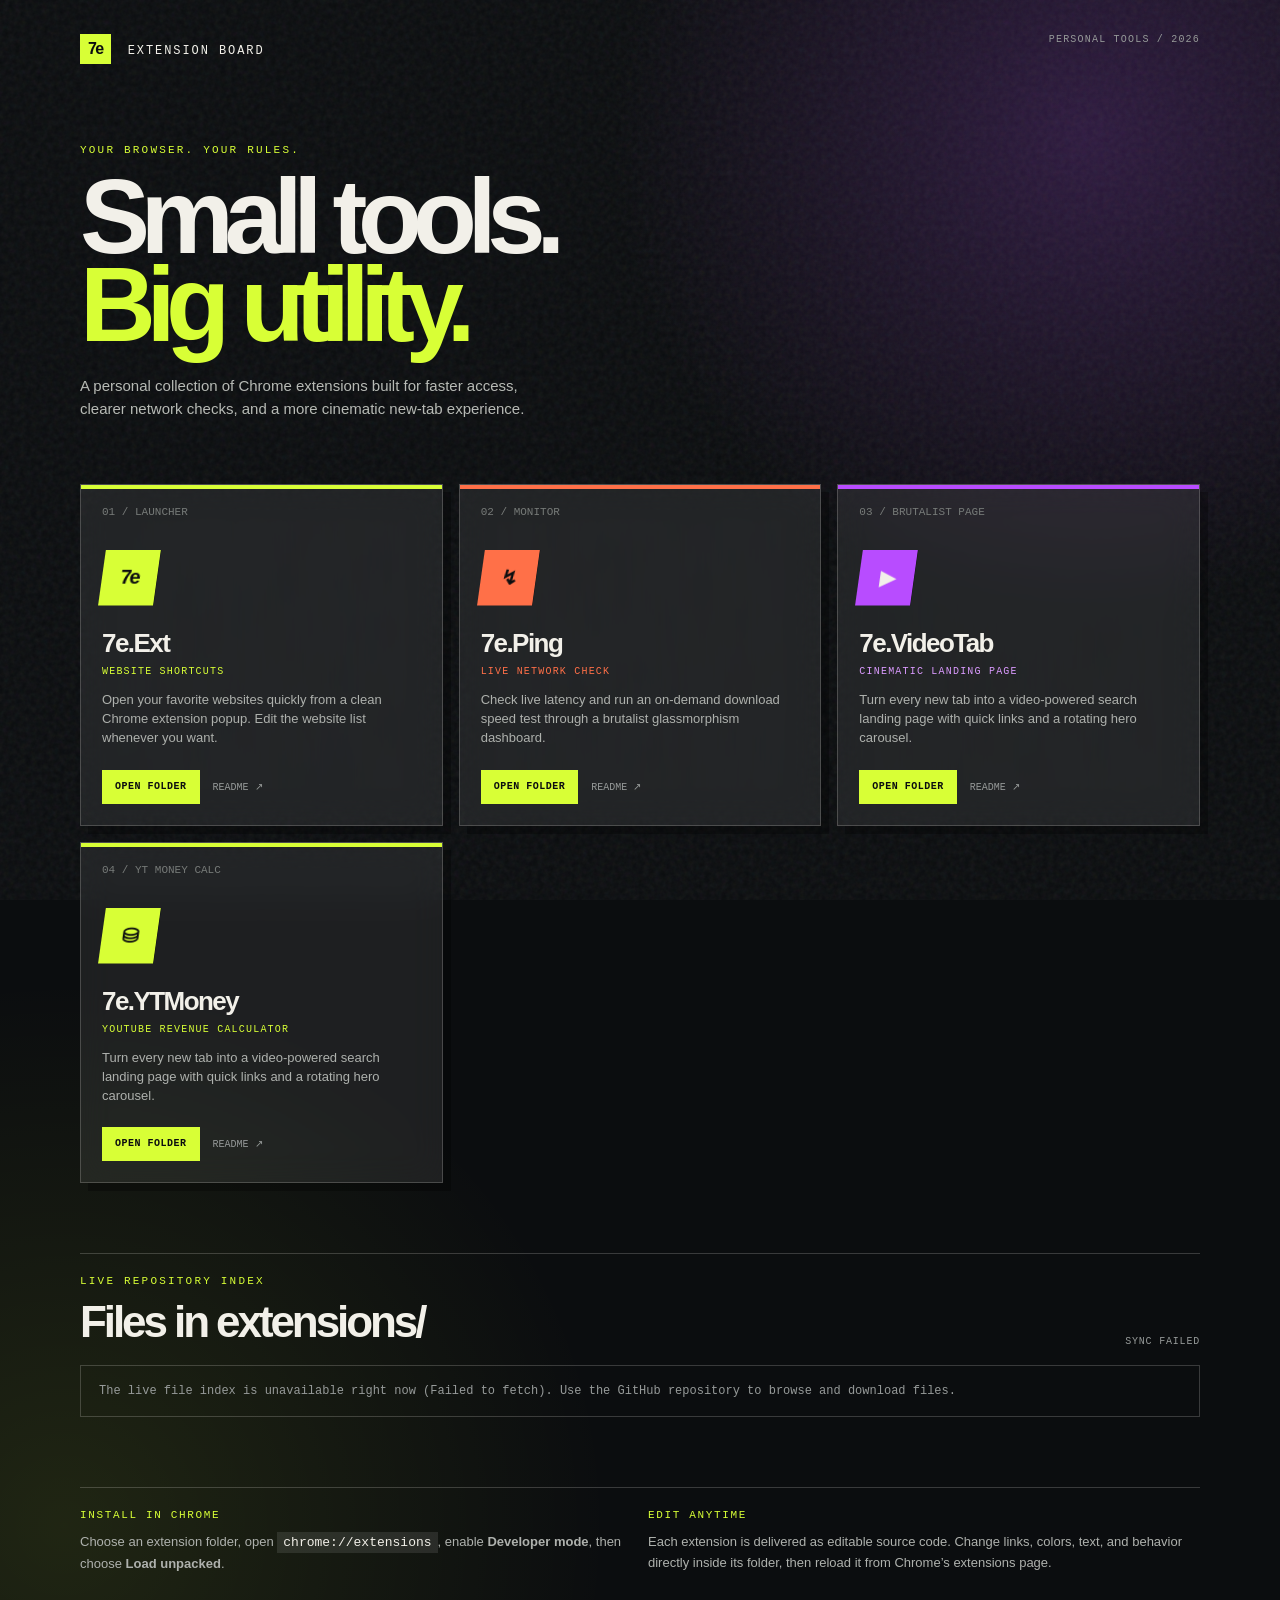
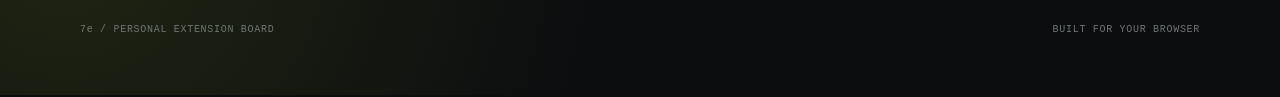
==== index.html @ e95d36d9 "Add live extension file catalog" ====
<!doctype html>
<html lang="en">
<head>
  <meta charset="UTF-8">
  <meta name="viewport" content="width=device-width, initial-scale=1.0">
  <title>7e.Extensions</title>
  <style>
    :root { --bg:#0b0d0f; --paper:#f2f0e9; --muted:#969a99; --line:rgba(242,240,233,.2); --glass:rgba(255,255,255,.08); --acid:#d8ff36; --purple:#b84cff; --orange:#ff7048; }
    * { box-sizing:border-box; }
    html { scroll-behavior:smooth; }
    body { margin:0; min-height:100vh; overflow-x:hidden; color:var(--paper); background:radial-gradient(circle at 85% 8%,rgba(184,76,255,.2),transparent 25%),radial-gradient(circle at 5% 90%,rgba(216,255,54,.1),transparent 28%),var(--bg); font-family:Arial,Helvetica,sans-serif; user-select:none; -webkit-user-select:none; }
    body::before { position:fixed; inset:0; z-index:-1; pointer-events:none; content:""; opacity:.07; background-image:url("data:image/svg+xml,%3Csvg viewBox='0 0 180 180' xmlns='http://www.w3.org/2000/svg'%3E%3Cfilter id='n'%3E%3CfeTurbulence type='fractalNoise' baseFrequency='.9' numOctaves='3' stitchTiles='stitch'/%3E%3C/filter%3E%3Crect width='100%25' height='100%25' filter='url(%23n)'/%3E%3C/svg%3E"); }
    .page { width:min(1120px,calc(100% - 44px)); margin:0 auto; padding:34px 0 60px; }
    .topbar { display:flex; align-items:flex-start; justify-content:space-between; gap:20px; margin-bottom:80px; }
    .brand { color:var(--paper); font:12px monospace; letter-spacing:.16em; }.brand strong { display:inline-block; margin-right:8px; padding:6px 8px; color:#0b0d0f; background:var(--acid); font:800 16px Arial; letter-spacing:-.1em; }.edition { color:var(--muted); font:10px monospace; letter-spacing:.12em; }
    .hero { max-width:800px; margin-bottom:64px; }.eyebrow { margin:0 0 17px; color:var(--acid); font:11px monospace; letter-spacing:.2em; }h1 { margin:0; font-size:clamp(50px,9vw,105px); line-height:.84; letter-spacing:-.09em; }h1 em { color:var(--acid); font-style:normal; }.intro { max-width:480px; margin:26px 0 0; color:#b7bab5; font-size:15px; line-height:1.5; }
    .extension-grid { display:grid; grid-template-columns:repeat(3,1fr); gap:16px; }.card { position:relative; display:flex; min-height:330px; flex-direction:column; padding:21px; border:1px solid var(--line); background:var(--glass); box-shadow:8px 8px 0 rgba(0,0,0,.28); backdrop-filter:blur(16px); -webkit-backdrop-filter:blur(16px); transition:transform .2s ease,background .2s ease; }.card:hover { background:rgba(255,255,255,.13); transform:translate(-3px,-3px); }.card::before { position:absolute; top:0; left:0; width:100%; height:4px; content:""; background:var(--acid); }.card.ping::before { background:var(--orange); }.card.video::before { background:var(--purple); }.number { color:#777b79; font:11px monospace; }.icon { display:grid; width:55px; height:55px; place-items:center; margin:32px 0 23px; color:#0b0d0f; background:var(--acid); font-size:20px; font-weight:900; letter-spacing:-.1em; transform:skew(-8deg); }.ping .icon { background:var(--orange); }.video .icon { color:var(--paper); background:var(--purple); }h2 { margin:0; font-size:26px; letter-spacing:-.06em; }.tag { margin:7px 0 14px; color:var(--acid); font:10px monospace; letter-spacing:.12em; }.ping .tag { color:var(--orange); }.video .tag { color:#db9bff; }.description { margin:0; color:#aeb1ad; font-size:13px; line-height:1.45; }.card-footer { display:flex; gap:8px; margin-top:auto; padding-top:22px; }a.button { display:inline-block; padding:11px 13px; color:#0b0d0f; background:var(--acid); text-decoration:none; font:700 10px monospace; letter-spacing:.05em; }a.button:hover { background:var(--paper); }a.folder { padding:11px 5px; color:var(--muted); font:10px monospace; text-decoration:none; }a.folder:hover { color:var(--paper); }
    .setup { display:grid; grid-template-columns:1fr 1fr; gap:16px; margin-top:70px; padding-top:21px; border-top:1px solid var(--line); }.setup h3 { margin:0 0 11px; color:var(--acid); font:11px monospace; letter-spacing:.15em; }.setup p { margin:0; color:#aeb1ad; font-size:13px; line-height:1.55; }.setup code { padding:3px 6px; color:var(--paper); background:rgba(255,255,255,.1); font-family:monospace; }.footer { display:flex; justify-content:space-between; margin-top:50px; color:#707572; font:10px monospace; letter-spacing:.07em; }
    @media (max-width:800px) { .extension-grid { grid-template-columns:1fr; }.card { min-height:250px; }.setup { grid-template-columns:1fr; }.topbar { margin-bottom:55px; } } @media (max-width:480px) { .page { width:min(100% - 30px,1120px); padding-top:22px; }.edition { display:none; } }

    .file-browser { margin-top:70px; padding-top:21px; border-top:1px solid var(--line); }
    .file-browser-head { display:flex; align-items:flex-end; justify-content:space-between; gap:20px; margin-bottom:18px; }
    .file-browser-head h2 { margin:0; font-size:clamp(28px,4vw,44px); letter-spacing:-.07em; }
    .file-browser-head .eyebrow { margin:0 0 10px; }
    .file-status { color:var(--muted); font:10px monospace; letter-spacing:.08em; text-align:right; }
    .file-catalog { display:grid; grid-template-columns:repeat(3,1fr); gap:16px; }
    .file-group { padding:18px; border:1px solid var(--line); background:rgba(255,255,255,.045); }
    .file-group h3 { margin:0 0 14px; color:var(--paper); font:700 15px monospace; letter-spacing:.04em; }
    .file-row { display:flex; align-items:center; justify-content:space-between; gap:14px; padding:11px 0; border-top:1px solid rgba(242,240,233,.12); }
    .file-row:first-of-type { border-top:0; }
    .file-name { min-width:0; color:#b7bab5; font:11px monospace; overflow:hidden; text-overflow:ellipsis; white-space:nowrap; }
    .file-size { display:block; margin-top:4px; color:#707572; font-size:10px; }
    .file-download { flex:0 0 auto; padding:9px 10px; color:#0b0d0f; background:var(--acid); text-decoration:none; font:700 10px monospace; letter-spacing:.05em; }
    .file-download:hover { background:var(--paper); }
    .file-message { grid-column:1/-1; padding:18px; color:var(--muted); border:1px solid var(--line); font:12px monospace; }
    @media (max-width:900px) { .file-catalog { grid-template-columns:repeat(2,1fr); } }
    @media (max-width:600px) { .file-browser-head { align-items:flex-start; flex-direction:column; }.file-status { text-align:left; }.file-catalog { grid-template-columns:1fr; } }
  </style>
</head>
<body>
  <main class="page">
    <header class="topbar"><div class="brand"><strong>7e</strong> EXTENSION BOARD</div><div class="edition">PERSONAL TOOLS / 2026</div></header>
    <section class="hero"><p class="eyebrow">YOUR BROWSER. YOUR RULES.</p><h1>Small tools.<br><em>Big utility.</em></h1><p class="intro">A personal collection of Chrome extensions built for faster access, clearer network checks, and a more cinematic new-tab experience.</p></section>
    <section class="extension-grid" aria-label="My Chrome extensions">
      <article class="card launcher"><span class="number">01 / LAUNCHER</span><div class="icon">7e</div><h2>7e.Ext</h2><p class="tag">WEBSITE SHORTCUTS</p><p class="description">Open your favorite websites quickly from a clean Chrome extension popup. Edit the website list whenever you want.</p><div class="card-footer"><a class="button" href="https://github.com/7edhee/7e.Extensions/tree/main/extensions/7e.Ext">OPEN FOLDER</a><a class="folder" href="https://github.com/7edhee/7e.Extensions/tree/main/extensions/7e.Ext">README ↗</a></div></article>
      <article class="card ping"><span class="number">02 / MONITOR</span><div class="icon">↯</div><h2>7e.Ping</h2><p class="tag">LIVE NETWORK CHECK</p><p class="description">Check live latency and run an on-demand download speed test through a brutalist glassmorphism dashboard.</p><div class="card-footer"><a class="button" href="https://github.com/7edhee/7e.Extensions/tree/main/extensions/7e.Ping">OPEN FOLDER</a><a class="folder" href="https://github.com/7edhee/7e.Extensions/blob/main/extensions/7e.Ping/README.md">README ↗</a></div></article>
      <article class="card video"><span class="number">03 / BRUTALIST PAGE</span><div class="icon">▶</div><h2>7e.VideoTab</h2><p class="tag">CINEMATIC LANDING PAGE</p><p class="description">Turn every new tab into a video-powered search landing page with quick links and a rotating hero carousel.</p><div class="card-footer"><a class="button" href="https://github.com/7edhee/7e.Extensions/tree/main/extensions/7e.VideoTab">OPEN FOLDER</a><a class="folder" href="https://github.com/7edhee/7e.Extensions/blob/main/extensions/7e.VideoTab/README.md">README ↗</a></div></article>
      <article class="card money"><span class="number">04 / YT MONEY CALC</span><div class="icon">⛁</div><h2>7e.YTMoney</h2><p class="tag">YOUTUBE REVENUE CALCULATOR</p><p class="description">Turn every new tab into a video-powered search landing page with quick links and a rotating hero carousel.</p><div class="card-footer"><a class="button" href="https://github.com/7edhee/7e.Extensions/tree/main/extensions/7e.YTMoney">OPEN FOLDER</a><a class="folder" href="https://github.com/7edhee/7e.Extensions/blob/main/extensions/7e.YTMoney/README.md">README ↗</a></div></article>
    </section>

    <section class="file-browser" aria-labelledby="file-browser-title">
      <div class="file-browser-head">
        <div><p class="eyebrow">LIVE REPOSITORY INDEX</p><h2 id="file-browser-title">Files in extensions/</h2></div>
        <span id="file-status" class="file-status">SYNCING WITH GITHUB...</span>
      </div>
      <div id="file-catalog" class="file-catalog" aria-live="polite"><div class="file-message">Loading the latest files from GitHub...</div></div>
    </section>
    <section class="setup"><div><h3>INSTALL IN CHROME</h3><p>Choose an extension folder, open <code>chrome://extensions</code>, enable <strong>Developer mode</strong>, then choose <strong>Load unpacked</strong>.</p></div><div><h3>EDIT ANYTIME</h3><p>Each extension is delivered as editable source code. Change links, colors, text, and behavior directly inside its folder, then reload it from Chrome’s extensions page.</p></div></section>
    <footer class="footer"><span>7e / PERSONAL EXTENSION BOARD</span><span>BUILT FOR YOUR BROWSER</span></footer>
  </main>

  <script>
    (() => {
      const API_URL = "https://api.github.com/repos/7edhee/7e.Extensions/git/trees/main?recursive=1";
      const RAW_BASE = "https://github.com/7edhee/7e.Extensions/raw/refs/heads/main/";
      const status = document.getElementById("file-status");
      const catalog = document.getElementById("file-catalog");

      const formatBytes = (bytes) => {
        if (!Number.isFinite(bytes) || bytes === 0) return "size unavailable";
        const units = ["B", "KB", "MB", "GB"];
        const index = Math.min(Math.floor(Math.log(bytes) / Math.log(1024)), units.length - 1);
        return `${(bytes / (1024 ** index)).toFixed(index ? 1 : 0)} ${units[index]}`;
      };

      const safeText = (value) => String(value).replace(/[&<>"']/g, (char) => ({"&":"&amp;","<":"&lt;",">":"&gt;",'"':"&quot;","'":"&#39;"}[char]));

      const renderFiles = (tree) => {
        const files = tree.filter((entry) => entry.type === "blob" && entry.path.startsWith("extensions/"));
        const groups = new Map();
        files.forEach((file) => {
          const parts = file.path.split("/");
          const group = parts.length > 2 ? parts[1] : "root files";
          if (!groups.has(group)) groups.set(group, []);
          groups.get(group).push(file);
        });
        if (!files.length) {
          catalog.innerHTML = '<div class="file-message">No files are currently published under extensions/.</div>';
          return;
        }
        catalog.innerHTML = [...groups.entries()].sort(([a], [b]) => a.localeCompare(b)).map(([group, entries]) => `
          <section class="file-group" aria-label="${safeText(group)} files">
            <h3>${safeText(group)}</h3>
            ${entries.sort((a, b) => a.path.localeCompare(b.path)).map((file) => {
              const relative = file.path.split("/").slice(2).join("/") || file.path;
              const downloadUrl = RAW_BASE + file.path.split("/").map(encodeURIComponent).join("/") + "?download=1";
              return `<div class="file-row"><div class="file-name" title="${safeText(relative)}">${safeText(relative)}<span class="file-size">${formatBytes(file.size)}</span></div><a class="file-download" href="${downloadUrl}" download target="_blank" rel="noopener">DOWNLOAD</a></div>`;
            }).join("")}
          </section>`).join("");
        status.textContent = `${files.length} FILES / LIVE FROM GITHUB`;
      };

      fetch(API_URL, { headers: { Accept: "application/vnd.github+json" } })
        .then((response) => { if (!response.ok) throw new Error(`GitHub API ${response.status}`); return response.json(); })
        .then((data) => { if (data.truncated) status.textContent = "PARTIAL INDEX / TREE TOO LARGE"; renderFiles(data.tree || []); })
        .catch((error) => {
          status.textContent = "SYNC FAILED";
          catalog.innerHTML = `<div class="file-message">The live file index is unavailable right now (${safeText(error.message)}). Use the GitHub repository to browse and download files.</div>`;
        });
    })();
  </script>

</body>
</html>
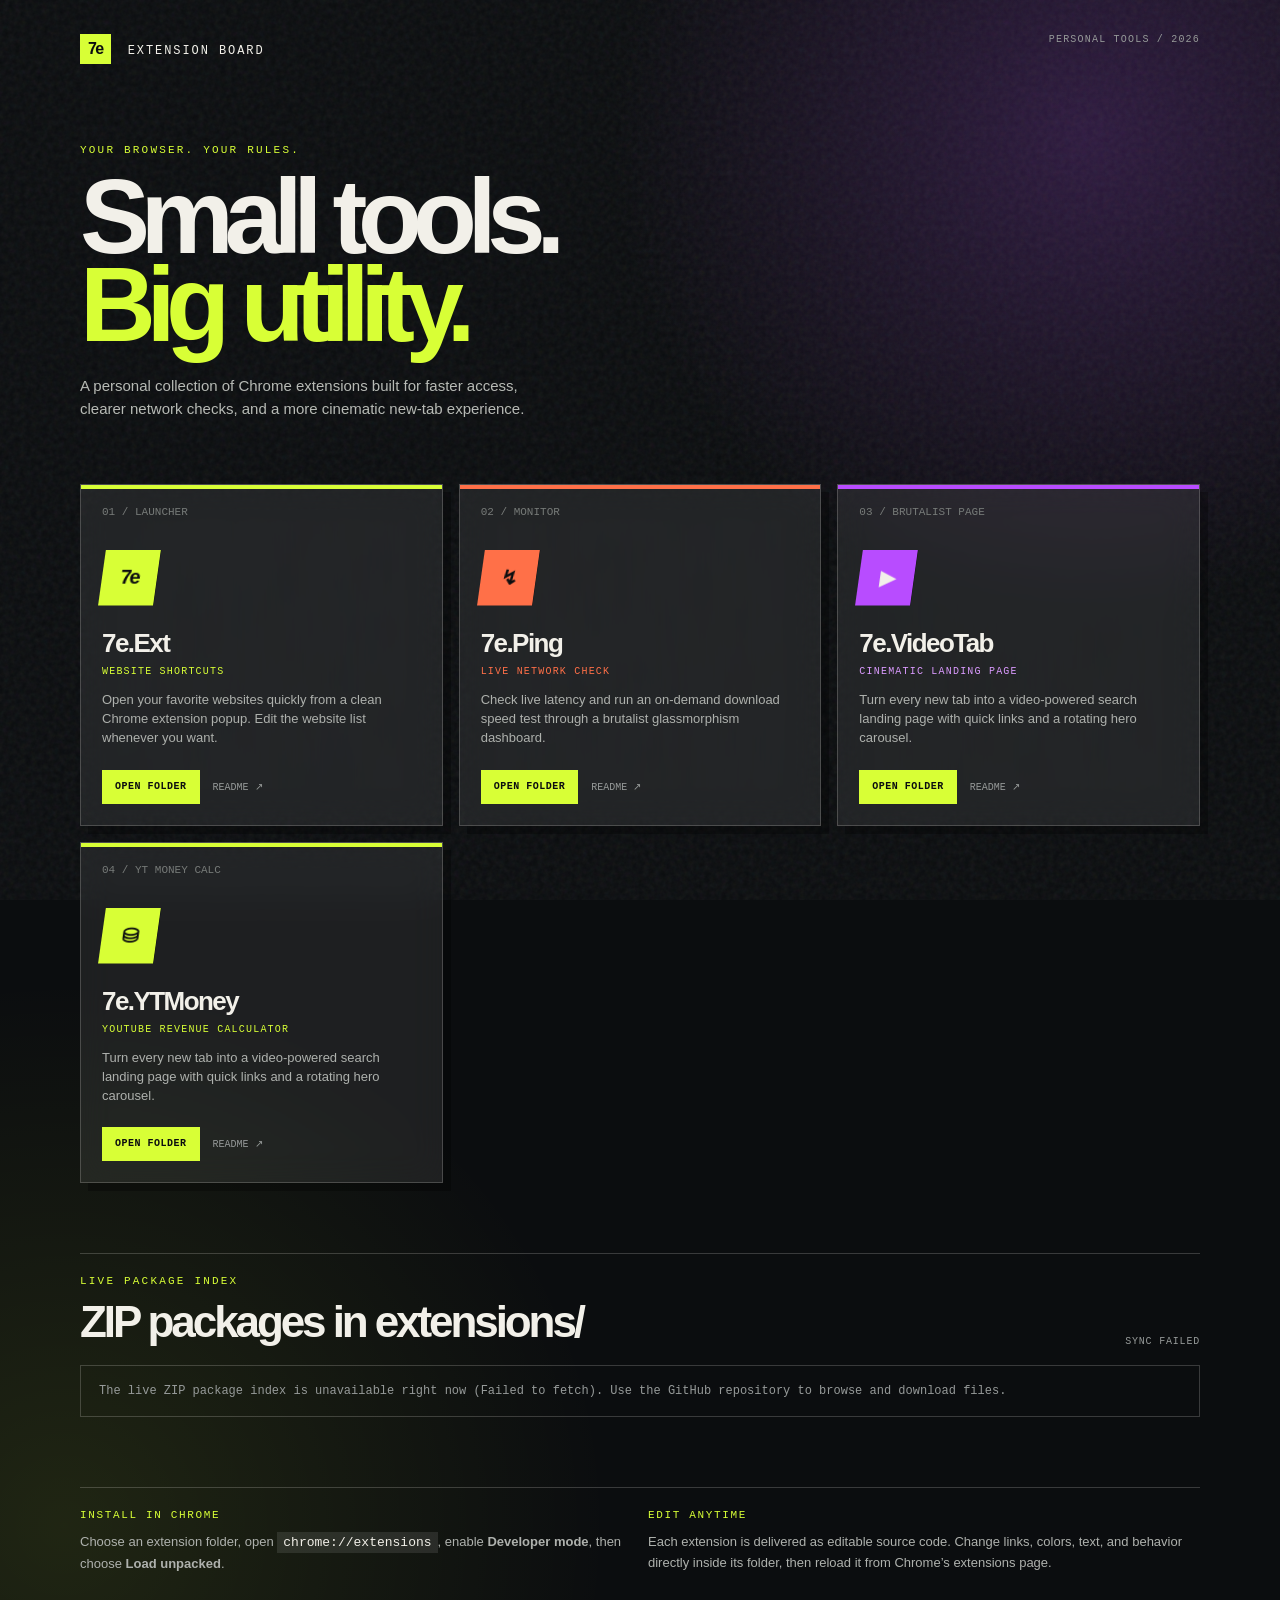
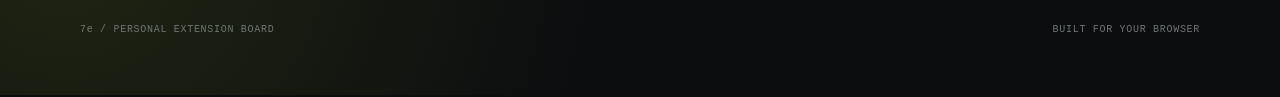
==== commit fbb8ffba: "Show downloadable extension ZIP packages" ====
--- a/index.html
+++ b/index.html
@@ -50,10 +50,10 @@
 
     <section class="file-browser" aria-labelledby="file-browser-title">
       <div class="file-browser-head">
-        <div><p class="eyebrow">LIVE REPOSITORY INDEX</p><h2 id="file-browser-title">Files in extensions/</h2></div>
+        <div><p class="eyebrow">LIVE PACKAGE INDEX</p><h2 id="file-browser-title">ZIP packages in extensions/</h2></div>
         <span id="file-status" class="file-status">SYNCING WITH GITHUB...</span>
       </div>
-      <div id="file-catalog" class="file-catalog" aria-live="polite"><div class="file-message">Loading the latest files from GitHub...</div></div>
+      <div id="file-catalog" class="file-catalog" aria-live="polite"><div class="file-message">Loading the latest ZIP packages from GitHub...</div></div>
     </section>
     <section class="setup"><div><h3>INSTALL IN CHROME</h3><p>Choose an extension folder, open <code>chrome://extensions</code>, enable <strong>Developer mode</strong>, then choose <strong>Load unpacked</strong>.</p></div><div><h3>EDIT ANYTIME</h3><p>Each extension is delivered as editable source code. Change links, colors, text, and behavior directly inside its folder, then reload it from Chrome’s extensions page.</p></div></section>
     <footer class="footer"><span>7e / PERSONAL EXTENSION BOARD</span><span>BUILT FOR YOUR BROWSER</span></footer>
@@ -76,7 +76,7 @@
       const safeText = (value) => String(value).replace(/[&<>"']/g, (char) => ({"&":"&amp;","<":"&lt;",">":"&gt;",'"':"&quot;","'":"&#39;"}[char]));
 
       const renderFiles = (tree) => {
-        const files = tree.filter((entry) => entry.type === "blob" && entry.path.startsWith("extensions/"));
+        const files = tree.filter((entry) => entry.type === "blob" && entry.path.startsWith("extensions/") && entry.path.toLowerCase().endsWith(".zip"));
         const groups = new Map();
         files.forEach((file) => {
           const parts = file.path.split("/");
@@ -85,7 +85,7 @@
           groups.get(group).push(file);
         });
         if (!files.length) {
-          catalog.innerHTML = '<div class="file-message">No files are currently published under extensions/.</div>';
+          catalog.innerHTML = '<div class="file-message">No ZIP packages are currently published under extensions/. Upload a .zip file inside extensions/ to make it appear here.</div>';
           return;
         }
         catalog.innerHTML = [...groups.entries()].sort(([a], [b]) => a.localeCompare(b)).map(([group, entries]) => `
@@ -97,7 +97,7 @@
               return `<div class="file-row"><div class="file-name" title="${safeText(relative)}">${safeText(relative)}<span class="file-size">${formatBytes(file.size)}</span></div><a class="file-download" href="${downloadUrl}" download target="_blank" rel="noopener">DOWNLOAD</a></div>`;
             }).join("")}
           </section>`).join("");
-        status.textContent = `${files.length} FILES / LIVE FROM GITHUB`;
+        status.textContent = `${files.length} ZIP PACKAGES / LIVE FROM GITHUB`;
       };
 
       fetch(API_URL, { headers: { Accept: "application/vnd.github+json" } })
@@ -105,7 +105,7 @@
         .then((data) => { if (data.truncated) status.textContent = "PARTIAL INDEX / TREE TOO LARGE"; renderFiles(data.tree || []); })
         .catch((error) => {
           status.textContent = "SYNC FAILED";
-          catalog.innerHTML = `<div class="file-message">The live file index is unavailable right now (${safeText(error.message)}). Use the GitHub repository to browse and download files.</div>`;
+          catalog.innerHTML = `<div class="file-message">The live ZIP package index is unavailable right now (${safeText(error.message)}). Use the GitHub repository to browse and download files.</div>`;
         });
     })();
   </script>
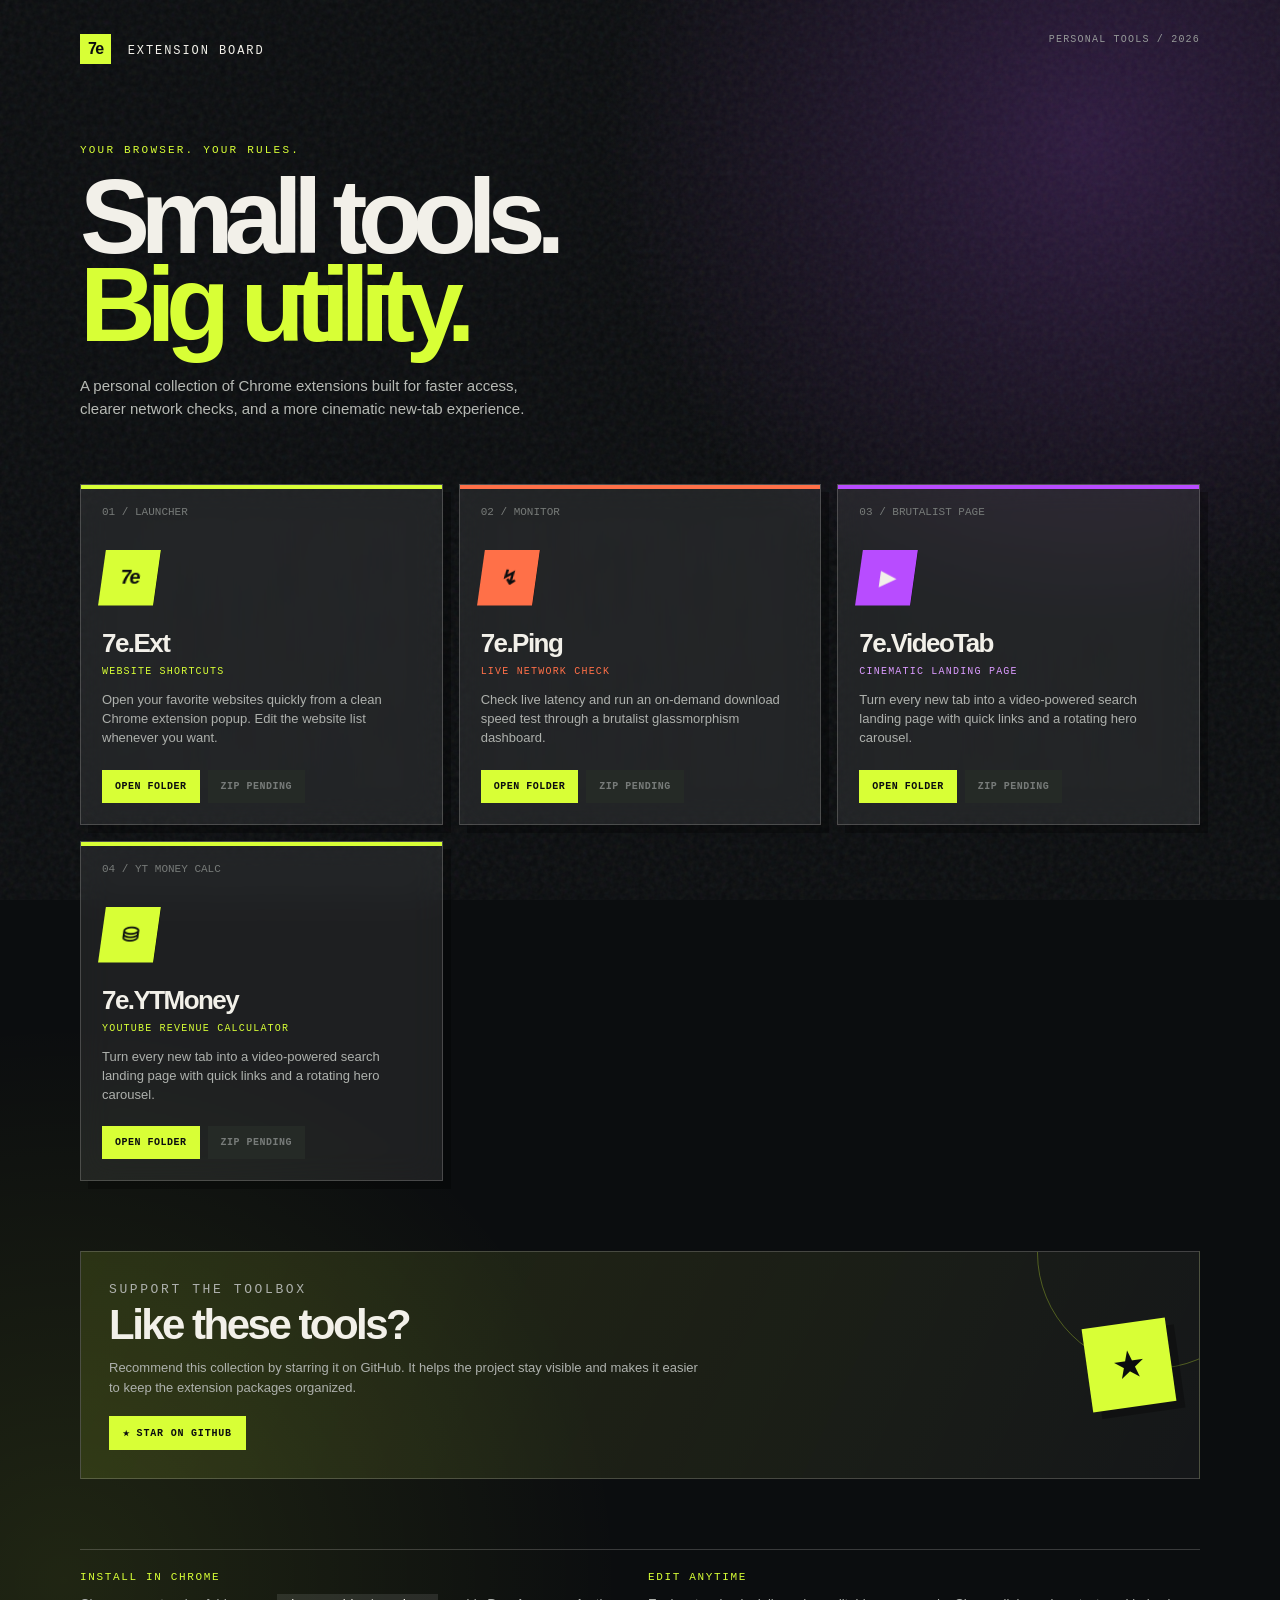
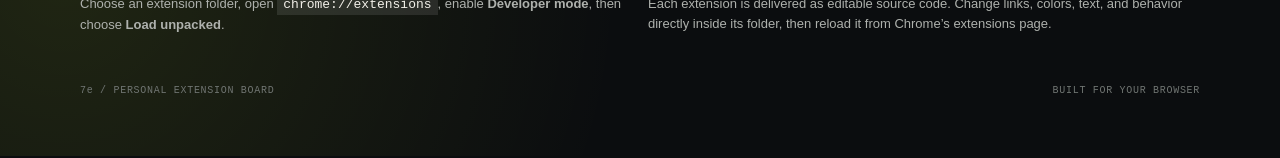
==== commit bea49068: "Add animated star CTA and package downloads" ====
--- a/index.html
+++ b/index.html
@@ -15,26 +15,22 @@
     .brand { color:var(--paper); font:12px monospace; letter-spacing:.16em; }.brand strong { display:inline-block; margin-right:8px; padding:6px 8px; color:#0b0d0f; background:var(--acid); font:800 16px Arial; letter-spacing:-.1em; }.edition { color:var(--muted); font:10px monospace; letter-spacing:.12em; }
     .hero { max-width:800px; margin-bottom:64px; }.eyebrow { margin:0 0 17px; color:var(--acid); font:11px monospace; letter-spacing:.2em; }h1 { margin:0; font-size:clamp(50px,9vw,105px); line-height:.84; letter-spacing:-.09em; }h1 em { color:var(--acid); font-style:normal; }.intro { max-width:480px; margin:26px 0 0; color:#b7bab5; font-size:15px; line-height:1.5; }
     .extension-grid { display:grid; grid-template-columns:repeat(3,1fr); gap:16px; }.card { position:relative; display:flex; min-height:330px; flex-direction:column; padding:21px; border:1px solid var(--line); background:var(--glass); box-shadow:8px 8px 0 rgba(0,0,0,.28); backdrop-filter:blur(16px); -webkit-backdrop-filter:blur(16px); transition:transform .2s ease,background .2s ease; }.card:hover { background:rgba(255,255,255,.13); transform:translate(-3px,-3px); }.card::before { position:absolute; top:0; left:0; width:100%; height:4px; content:""; background:var(--acid); }.card.ping::before { background:var(--orange); }.card.video::before { background:var(--purple); }.number { color:#777b79; font:11px monospace; }.icon { display:grid; width:55px; height:55px; place-items:center; margin:32px 0 23px; color:#0b0d0f; background:var(--acid); font-size:20px; font-weight:900; letter-spacing:-.1em; transform:skew(-8deg); }.ping .icon { background:var(--orange); }.video .icon { color:var(--paper); background:var(--purple); }h2 { margin:0; font-size:26px; letter-spacing:-.06em; }.tag { margin:7px 0 14px; color:var(--acid); font:10px monospace; letter-spacing:.12em; }.ping .tag { color:var(--orange); }.video .tag { color:#db9bff; }.description { margin:0; color:#aeb1ad; font-size:13px; line-height:1.45; }.card-footer { display:flex; gap:8px; margin-top:auto; padding-top:22px; }a.button { display:inline-block; padding:11px 13px; color:#0b0d0f; background:var(--acid); text-decoration:none; font:700 10px monospace; letter-spacing:.05em; }a.button:hover { background:var(--paper); }a.folder { padding:11px 5px; color:var(--muted); font:10px monospace; text-decoration:none; }a.folder:hover { color:var(--paper); }
+
+    .star-cta { position:relative; display:flex; align-items:center; justify-content:space-between; gap:28px; overflow:hidden; margin-top:70px; padding:28px; border:1px solid var(--line); background:linear-gradient(115deg,rgba(216,255,54,.12),rgba(255,255,255,.045)); }
+    .star-cta::after { position:absolute; width:230px; height:230px; right:-70px; top:-115px; content:""; border:1px solid rgba(216,255,54,.3); border-radius:50%; animation:star-orbit 12s linear infinite; }
+    .star-copy { position:relative; z-index:1; }.star-copy h2 { margin:0 0 9px; font-size:clamp(26px,4vw,42px); }.star-copy p { max-width:590px; margin:0; color:#aeb1ad; font-size:13px; line-height:1.55; }
+    .star-badge { position:relative; z-index:1; display:grid; width:84px; height:84px; flex:0 0 auto; place-items:center; color:#0b0d0f; background:var(--acid); box-shadow:8px 8px 0 rgba(0,0,0,.28); transform:rotate(-8deg); animation:star-float 3.8s ease-in-out infinite; }
+    .star-badge::before { content:"★"; font-size:38px; line-height:1; animation:star-spin 8s linear infinite; }
+    .star-link { display:inline-block; margin-top:18px; padding:11px 14px; color:#0b0d0f; background:var(--acid); text-decoration:none; font:700 10px monospace; letter-spacing:.08em; }.star-link:hover { background:var(--paper); }
+    .download-package.is-disabled { color:#777b79; background:#252a26; cursor:not-allowed; pointer-events:none; }
+    @keyframes star-float { 0%,100% { transform:rotate(-8deg) translateY(0); } 50% { transform:rotate(3deg) translateY(-8px); } }
+    @keyframes star-spin { to { transform:rotate(360deg); } }
+    @keyframes star-orbit { to { transform:rotate(360deg); } }
+    @media (max-width:600px) { .star-cta { align-items:flex-start; flex-direction:column; }.star-badge { position:absolute; top:18px; right:18px; width:62px; height:62px; }.star-badge::before { font-size:28px; } }
+    @media (prefers-reduced-motion:reduce) { .star-badge, .star-badge::before, .star-cta::after { animation:none; } }
     .setup { display:grid; grid-template-columns:1fr 1fr; gap:16px; margin-top:70px; padding-top:21px; border-top:1px solid var(--line); }.setup h3 { margin:0 0 11px; color:var(--acid); font:11px monospace; letter-spacing:.15em; }.setup p { margin:0; color:#aeb1ad; font-size:13px; line-height:1.55; }.setup code { padding:3px 6px; color:var(--paper); background:rgba(255,255,255,.1); font-family:monospace; }.footer { display:flex; justify-content:space-between; margin-top:50px; color:#707572; font:10px monospace; letter-spacing:.07em; }
     @media (max-width:800px) { .extension-grid { grid-template-columns:1fr; }.card { min-height:250px; }.setup { grid-template-columns:1fr; }.topbar { margin-bottom:55px; } } @media (max-width:480px) { .page { width:min(100% - 30px,1120px); padding-top:22px; }.edition { display:none; } }
 
-    .file-browser { margin-top:70px; padding-top:21px; border-top:1px solid var(--line); }
-    .file-browser-head { display:flex; align-items:flex-end; justify-content:space-between; gap:20px; margin-bottom:18px; }
-    .file-browser-head h2 { margin:0; font-size:clamp(28px,4vw,44px); letter-spacing:-.07em; }
-    .file-browser-head .eyebrow { margin:0 0 10px; }
-    .file-status { color:var(--muted); font:10px monospace; letter-spacing:.08em; text-align:right; }
-    .file-catalog { display:grid; grid-template-columns:repeat(3,1fr); gap:16px; }
-    .file-group { padding:18px; border:1px solid var(--line); background:rgba(255,255,255,.045); }
-    .file-group h3 { margin:0 0 14px; color:var(--paper); font:700 15px monospace; letter-spacing:.04em; }
-    .file-row { display:flex; align-items:center; justify-content:space-between; gap:14px; padding:11px 0; border-top:1px solid rgba(242,240,233,.12); }
-    .file-row:first-of-type { border-top:0; }
-    .file-name { min-width:0; color:#b7bab5; font:11px monospace; overflow:hidden; text-overflow:ellipsis; white-space:nowrap; }
-    .file-size { display:block; margin-top:4px; color:#707572; font-size:10px; }
-    .file-download { flex:0 0 auto; padding:9px 10px; color:#0b0d0f; background:var(--acid); text-decoration:none; font:700 10px monospace; letter-spacing:.05em; }
-    .file-download:hover { background:var(--paper); }
-    .file-message { grid-column:1/-1; padding:18px; color:var(--muted); border:1px solid var(--line); font:12px monospace; }
-    @media (max-width:900px) { .file-catalog { grid-template-columns:repeat(2,1fr); } }
-    @media (max-width:600px) { .file-browser-head { align-items:flex-start; flex-direction:column; }.file-status { text-align:left; }.file-catalog { grid-template-columns:1fr; } }
   </style>
 </head>
 <body>
@@ -42,18 +38,20 @@
     <header class="topbar"><div class="brand"><strong>7e</strong> EXTENSION BOARD</div><div class="edition">PERSONAL TOOLS / 2026</div></header>
     <section class="hero"><p class="eyebrow">YOUR BROWSER. YOUR RULES.</p><h1>Small tools.<br><em>Big utility.</em></h1><p class="intro">A personal collection of Chrome extensions built for faster access, clearer network checks, and a more cinematic new-tab experience.</p></section>
     <section class="extension-grid" aria-label="My Chrome extensions">
-      <article class="card launcher"><span class="number">01 / LAUNCHER</span><div class="icon">7e</div><h2>7e.Ext</h2><p class="tag">WEBSITE SHORTCUTS</p><p class="description">Open your favorite websites quickly from a clean Chrome extension popup. Edit the website list whenever you want.</p><div class="card-footer"><a class="button" href="https://github.com/7edhee/7e.Extensions/tree/main/extensions/7e.Ext">OPEN FOLDER</a><a class="folder" href="https://github.com/7edhee/7e.Extensions/tree/main/extensions/7e.Ext">README ↗</a></div></article>
-      <article class="card ping"><span class="number">02 / MONITOR</span><div class="icon">↯</div><h2>7e.Ping</h2><p class="tag">LIVE NETWORK CHECK</p><p class="description">Check live latency and run an on-demand download speed test through a brutalist glassmorphism dashboard.</p><div class="card-footer"><a class="button" href="https://github.com/7edhee/7e.Extensions/tree/main/extensions/7e.Ping">OPEN FOLDER</a><a class="folder" href="https://github.com/7edhee/7e.Extensions/blob/main/extensions/7e.Ping/README.md">README ↗</a></div></article>
-      <article class="card video"><span class="number">03 / BRUTALIST PAGE</span><div class="icon">▶</div><h2>7e.VideoTab</h2><p class="tag">CINEMATIC LANDING PAGE</p><p class="description">Turn every new tab into a video-powered search landing page with quick links and a rotating hero carousel.</p><div class="card-footer"><a class="button" href="https://github.com/7edhee/7e.Extensions/tree/main/extensions/7e.VideoTab">OPEN FOLDER</a><a class="folder" href="https://github.com/7edhee/7e.Extensions/blob/main/extensions/7e.VideoTab/README.md">README ↗</a></div></article>
-      <article class="card money"><span class="number">04 / YT MONEY CALC</span><div class="icon">⛁</div><h2>7e.YTMoney</h2><p class="tag">YOUTUBE REVENUE CALCULATOR</p><p class="description">Turn every new tab into a video-powered search landing page with quick links and a rotating hero carousel.</p><div class="card-footer"><a class="button" href="https://github.com/7edhee/7e.Extensions/tree/main/extensions/7e.YTMoney">OPEN FOLDER</a><a class="folder" href="https://github.com/7edhee/7e.Extensions/blob/main/extensions/7e.YTMoney/README.md">README ↗</a></div></article>
+      <article class="card launcher"><span class="number">01 / LAUNCHER</span><div class="icon">7e</div><h2>7e.Ext</h2><p class="tag">WEBSITE SHORTCUTS</p><p class="description">Open your favorite websites quickly from a clean Chrome extension popup. Edit the website list whenever you want.</p><div class="card-footer"><a class="button" href="https://github.com/7edhee/7e.Extensions/tree/main/extensions/7e.Ext">OPEN FOLDER</a><a class="button download-package is-disabled" data-package-folder="7e.Ext" href="#" aria-disabled="true">ZIP PENDING</a></div></article>
+      <article class="card ping"><span class="number">02 / MONITOR</span><div class="icon">↯</div><h2>7e.Ping</h2><p class="tag">LIVE NETWORK CHECK</p><p class="description">Check live latency and run an on-demand download speed test through a brutalist glassmorphism dashboard.</p><div class="card-footer"><a class="button" href="https://github.com/7edhee/7e.Extensions/tree/main/extensions/7e.Ping">OPEN FOLDER</a><a class="button download-package is-disabled" data-package-folder="7e.Ping" href="#" aria-disabled="true">ZIP PENDING</a></div></article>
+      <article class="card video"><span class="number">03 / BRUTALIST PAGE</span><div class="icon">▶</div><h2>7e.VideoTab</h2><p class="tag">CINEMATIC LANDING PAGE</p><p class="description">Turn every new tab into a video-powered search landing page with quick links and a rotating hero carousel.</p><div class="card-footer"><a class="button" href="https://github.com/7edhee/7e.Extensions/tree/main/extensions/7e.VideoTab">OPEN FOLDER</a><a class="button download-package is-disabled" data-package-folder="7e.VideoTab" href="#" aria-disabled="true">ZIP PENDING</a></div></article>
+      <article class="card money"><span class="number">04 / YT MONEY CALC</span><div class="icon">⛁</div><h2>7e.YTMoney</h2><p class="tag">YOUTUBE REVENUE CALCULATOR</p><p class="description">Turn every new tab into a video-powered search landing page with quick links and a rotating hero carousel.</p><div class="card-footer"><a class="button" href="https://github.com/7edhee/7e.Extensions/tree/main/extensions/7e.YTMoney">OPEN FOLDER</a><a class="button download-package is-disabled" data-package-folder="7e.YTMoney" href="#" aria-disabled="true">ZIP PENDING</a></div></article>
     </section>
 
-    <section class="file-browser" aria-labelledby="file-browser-title">
-      <div class="file-browser-head">
-        <div><p class="eyebrow">LIVE PACKAGE INDEX</p><h2 id="file-browser-title">ZIP packages in extensions/</h2></div>
-        <span id="file-status" class="file-status">SYNCING WITH GITHUB...</span>
+    <section class="star-cta" aria-labelledby="star-title">
+      <div class="star-copy">
+        <p class="eyebrow">SUPPORT THE TOOLBOX</p>
+        <h2 id="star-title">Like these tools?</h2>
+        <p>Recommend this collection by starring it on GitHub. It helps the project stay visible and makes it easier to keep the extension packages organized.</p>
+        <a class="star-link" href="https://github.com/7edhee/7e.Extensions" target="_blank" rel="noopener">★ STAR ON GITHUB</a>
       </div>
-      <div id="file-catalog" class="file-catalog" aria-live="polite"><div class="file-message">Loading the latest ZIP packages from GitHub...</div></div>
+      <div class="star-badge" aria-hidden="true"></div>
     </section>
     <section class="setup"><div><h3>INSTALL IN CHROME</h3><p>Choose an extension folder, open <code>chrome://extensions</code>, enable <strong>Developer mode</strong>, then choose <strong>Load unpacked</strong>.</p></div><div><h3>EDIT ANYTIME</h3><p>Each extension is delivered as editable source code. Change links, colors, text, and behavior directly inside its folder, then reload it from Chrome’s extensions page.</p></div></section>
     <footer class="footer"><span>7e / PERSONAL EXTENSION BOARD</span><span>BUILT FOR YOUR BROWSER</span></footer>
@@ -63,50 +61,41 @@
     (() => {
       const API_URL = "https://api.github.com/repos/7edhee/7e.Extensions/git/trees/main?recursive=1";
       const RAW_BASE = "https://github.com/7edhee/7e.Extensions/raw/refs/heads/main/";
-      const status = document.getElementById("file-status");
-      const catalog = document.getElementById("file-catalog");
+      const packageLinks = [...document.querySelectorAll("[data-package-folder]")];
+      const encodePath = (path) => path.split("/").map(encodeURIComponent).join("/");
 
-      const formatBytes = (bytes) => {
-        if (!Number.isFinite(bytes) || bytes === 0) return "size unavailable";
-        const units = ["B", "KB", "MB", "GB"];
-        const index = Math.min(Math.floor(Math.log(bytes) / Math.log(1024)), units.length - 1);
-        return `${(bytes / (1024 ** index)).toFixed(index ? 1 : 0)} ${units[index]}`;
+      const setPending = (link) => {
+        link.textContent = "ZIP PENDING";
+        link.classList.add("is-disabled");
+        link.setAttribute("aria-disabled", "true");
+        link.addEventListener("click", (event) => event.preventDefault());
       };
 
-      const safeText = (value) => String(value).replace(/[&<>"']/g, (char) => ({"&":"&amp;","<":"&lt;",">":"&gt;",'"':"&quot;","'":"&#39;"}[char]));
-
-      const renderFiles = (tree) => {
-        const files = tree.filter((entry) => entry.type === "blob" && entry.path.startsWith("extensions/") && entry.path.toLowerCase().endsWith(".zip"));
-        const groups = new Map();
-        files.forEach((file) => {
-          const parts = file.path.split("/");
-          const group = parts.length > 2 ? parts[1] : "root files";
-          if (!groups.has(group)) groups.set(group, []);
-          groups.get(group).push(file);
-        });
-        if (!files.length) {
-          catalog.innerHTML = '<div class="file-message">No ZIP packages are currently published under extensions/. Upload a .zip file inside extensions/ to make it appear here.</div>';
-          return;
-        }
-        catalog.innerHTML = [...groups.entries()].sort(([a], [b]) => a.localeCompare(b)).map(([group, entries]) => `
-          <section class="file-group" aria-label="${safeText(group)} files">
-            <h3>${safeText(group)}</h3>
-            ${entries.sort((a, b) => a.path.localeCompare(b.path)).map((file) => {
-              const relative = file.path.split("/").slice(2).join("/") || file.path;
-              const downloadUrl = RAW_BASE + file.path.split("/").map(encodeURIComponent).join("/") + "?download=1";
-              return `<div class="file-row"><div class="file-name" title="${safeText(relative)}">${safeText(relative)}<span class="file-size">${formatBytes(file.size)}</span></div><a class="file-download" href="${downloadUrl}" download target="_blank" rel="noopener">DOWNLOAD</a></div>`;
-            }).join("")}
-          </section>`).join("");
-        status.textContent = `${files.length} ZIP PACKAGES / LIVE FROM GITHUB`;
+      const setPackage = (link, file) => {
+        link.href = RAW_BASE + encodePath(file.path) + "?download=1";
+        link.download = file.path.split("/").pop();
+        link.target = "_blank";
+        link.rel = "noopener";
+        link.textContent = "DOWNLOAD ZIP";
+        link.classList.remove("is-disabled");
+        link.removeAttribute("aria-disabled");
+        link.title = `Download ${file.path.split("/").pop()}`;
       };
 
+      packageLinks.forEach(setPending);
       fetch(API_URL, { headers: { Accept: "application/vnd.github+json" } })
         .then((response) => { if (!response.ok) throw new Error(`GitHub API ${response.status}`); return response.json(); })
-        .then((data) => { if (data.truncated) status.textContent = "PARTIAL INDEX / TREE TOO LARGE"; renderFiles(data.tree || []); })
-        .catch((error) => {
-          status.textContent = "SYNC FAILED";
-          catalog.innerHTML = `<div class="file-message">The live ZIP package index is unavailable right now (${safeText(error.message)}). Use the GitHub repository to browse and download files.</div>`;
-        });
+        .then((data) => {
+          packageLinks.forEach((link) => {
+            const folder = link.dataset.packageFolder;
+            const prefix = `extensions/${folder}/`;
+            const packages = (data.tree || [])
+              .filter((entry) => entry.type === "blob" && entry.path.startsWith(prefix) && entry.path.toLowerCase().endsWith(".zip"))
+              .sort((a, b) => a.path.localeCompare(b.path, undefined, { numeric: true, sensitivity: "base" }));
+            if (packages.length) setPackage(link, packages[packages.length - 1]);
+          });
+        })
+        .catch(() => packageLinks.forEach(setPending));
     })();
   </script>
 
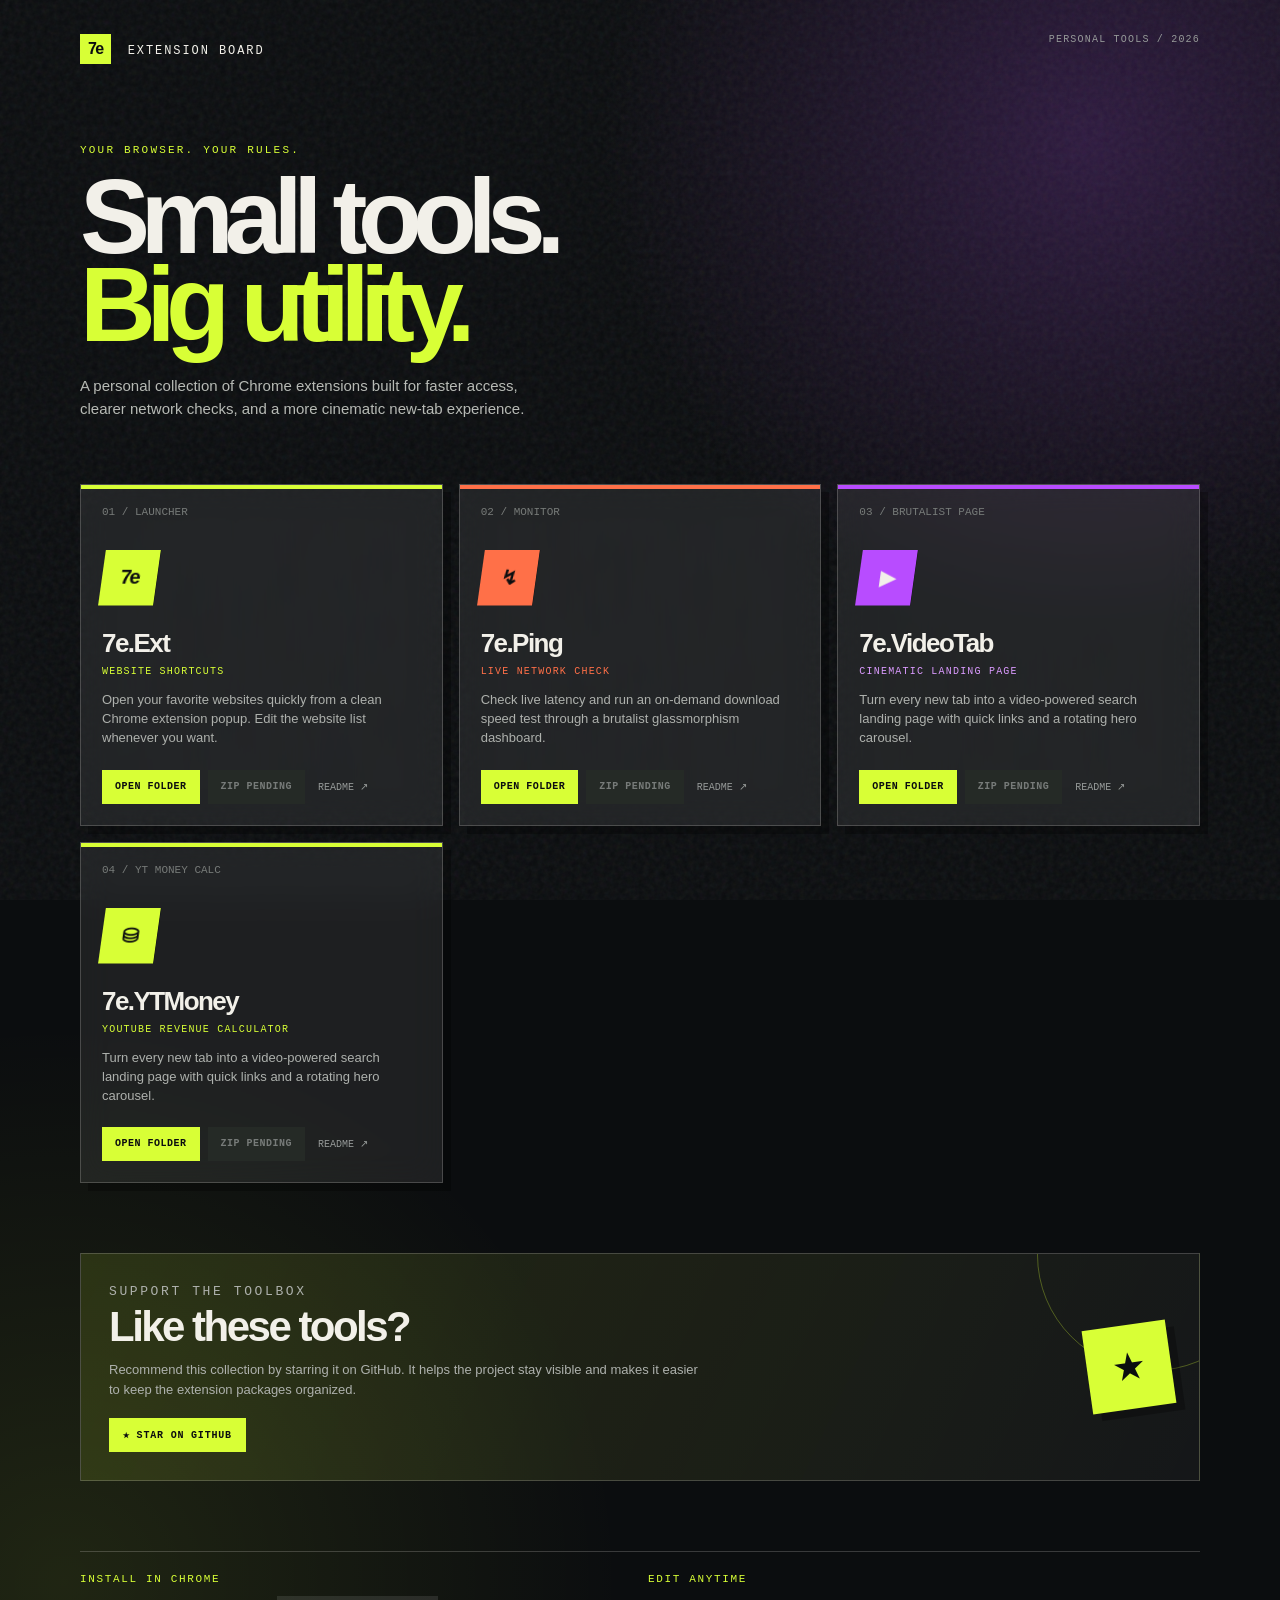
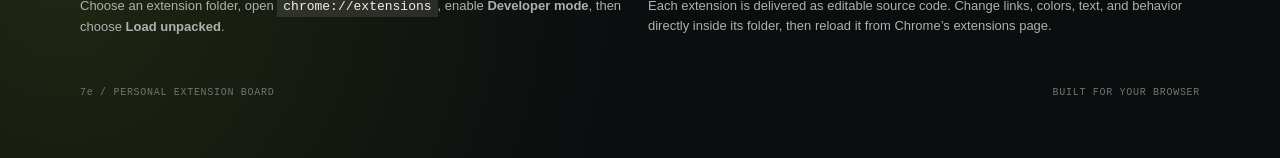
==== commit 6c88d054: "Restore extension README links" ====
--- a/index.html
+++ b/index.html
@@ -38,10 +38,10 @@
     <header class="topbar"><div class="brand"><strong>7e</strong> EXTENSION BOARD</div><div class="edition">PERSONAL TOOLS / 2026</div></header>
     <section class="hero"><p class="eyebrow">YOUR BROWSER. YOUR RULES.</p><h1>Small tools.<br><em>Big utility.</em></h1><p class="intro">A personal collection of Chrome extensions built for faster access, clearer network checks, and a more cinematic new-tab experience.</p></section>
     <section class="extension-grid" aria-label="My Chrome extensions">
-      <article class="card launcher"><span class="number">01 / LAUNCHER</span><div class="icon">7e</div><h2>7e.Ext</h2><p class="tag">WEBSITE SHORTCUTS</p><p class="description">Open your favorite websites quickly from a clean Chrome extension popup. Edit the website list whenever you want.</p><div class="card-footer"><a class="button" href="https://github.com/7edhee/7e.Extensions/tree/main/extensions/7e.Ext">OPEN FOLDER</a><a class="button download-package is-disabled" data-package-folder="7e.Ext" href="#" aria-disabled="true">ZIP PENDING</a></div></article>
-      <article class="card ping"><span class="number">02 / MONITOR</span><div class="icon">↯</div><h2>7e.Ping</h2><p class="tag">LIVE NETWORK CHECK</p><p class="description">Check live latency and run an on-demand download speed test through a brutalist glassmorphism dashboard.</p><div class="card-footer"><a class="button" href="https://github.com/7edhee/7e.Extensions/tree/main/extensions/7e.Ping">OPEN FOLDER</a><a class="button download-package is-disabled" data-package-folder="7e.Ping" href="#" aria-disabled="true">ZIP PENDING</a></div></article>
-      <article class="card video"><span class="number">03 / BRUTALIST PAGE</span><div class="icon">▶</div><h2>7e.VideoTab</h2><p class="tag">CINEMATIC LANDING PAGE</p><p class="description">Turn every new tab into a video-powered search landing page with quick links and a rotating hero carousel.</p><div class="card-footer"><a class="button" href="https://github.com/7edhee/7e.Extensions/tree/main/extensions/7e.VideoTab">OPEN FOLDER</a><a class="button download-package is-disabled" data-package-folder="7e.VideoTab" href="#" aria-disabled="true">ZIP PENDING</a></div></article>
-      <article class="card money"><span class="number">04 / YT MONEY CALC</span><div class="icon">⛁</div><h2>7e.YTMoney</h2><p class="tag">YOUTUBE REVENUE CALCULATOR</p><p class="description">Turn every new tab into a video-powered search landing page with quick links and a rotating hero carousel.</p><div class="card-footer"><a class="button" href="https://github.com/7edhee/7e.Extensions/tree/main/extensions/7e.YTMoney">OPEN FOLDER</a><a class="button download-package is-disabled" data-package-folder="7e.YTMoney" href="#" aria-disabled="true">ZIP PENDING</a></div></article>
+      <article class="card launcher"><span class="number">01 / LAUNCHER</span><div class="icon">7e</div><h2>7e.Ext</h2><p class="tag">WEBSITE SHORTCUTS</p><p class="description">Open your favorite websites quickly from a clean Chrome extension popup. Edit the website list whenever you want.</p><div class="card-footer"><a class="button" href="https://github.com/7edhee/7e.Extensions/tree/main/extensions/7e.Ext">OPEN FOLDER</a><a class="button download-package is-disabled" data-package-folder="7e.Ext" href="#" aria-disabled="true">ZIP PENDING</a><a class="folder" href="https://github.com/7edhee/7e.Extensions/tree/main/extensions/7e.Ext" target="_blank" rel="noopener">README ↗</a></div></article>
+      <article class="card ping"><span class="number">02 / MONITOR</span><div class="icon">↯</div><h2>7e.Ping</h2><p class="tag">LIVE NETWORK CHECK</p><p class="description">Check live latency and run an on-demand download speed test through a brutalist glassmorphism dashboard.</p><div class="card-footer"><a class="button" href="https://github.com/7edhee/7e.Extensions/tree/main/extensions/7e.Ping">OPEN FOLDER</a><a class="button download-package is-disabled" data-package-folder="7e.Ping" href="#" aria-disabled="true">ZIP PENDING</a><a class="folder" href="https://github.com/7edhee/7e.Extensions/blob/main/extensions/7e.Ping/README.md" target="_blank" rel="noopener">README ↗</a></div></article>
+      <article class="card video"><span class="number">03 / BRUTALIST PAGE</span><div class="icon">▶</div><h2>7e.VideoTab</h2><p class="tag">CINEMATIC LANDING PAGE</p><p class="description">Turn every new tab into a video-powered search landing page with quick links and a rotating hero carousel.</p><div class="card-footer"><a class="button" href="https://github.com/7edhee/7e.Extensions/tree/main/extensions/7e.VideoTab">OPEN FOLDER</a><a class="button download-package is-disabled" data-package-folder="7e.VideoTab" href="#" aria-disabled="true">ZIP PENDING</a><a class="folder" href="https://github.com/7edhee/7e.Extensions/blob/main/extensions/7e.VideoTab/README.md" target="_blank" rel="noopener">README ↗</a></div></article>
+      <article class="card money"><span class="number">04 / YT MONEY CALC</span><div class="icon">⛁</div><h2>7e.YTMoney</h2><p class="tag">YOUTUBE REVENUE CALCULATOR</p><p class="description">Turn every new tab into a video-powered search landing page with quick links and a rotating hero carousel.</p><div class="card-footer"><a class="button" href="https://github.com/7edhee/7e.Extensions/tree/main/extensions/7e.YTMoney">OPEN FOLDER</a><a class="button download-package is-disabled" data-package-folder="7e.YTMoney" href="#" aria-disabled="true">ZIP PENDING</a><a class="folder" href="https://github.com/7edhee/7e.Extensions/tree/main/extensions/7e.YTMoney" target="_blank" rel="noopener">README ↗</a></div></article>
     </section>
 
     <section class="star-cta" aria-labelledby="star-title">
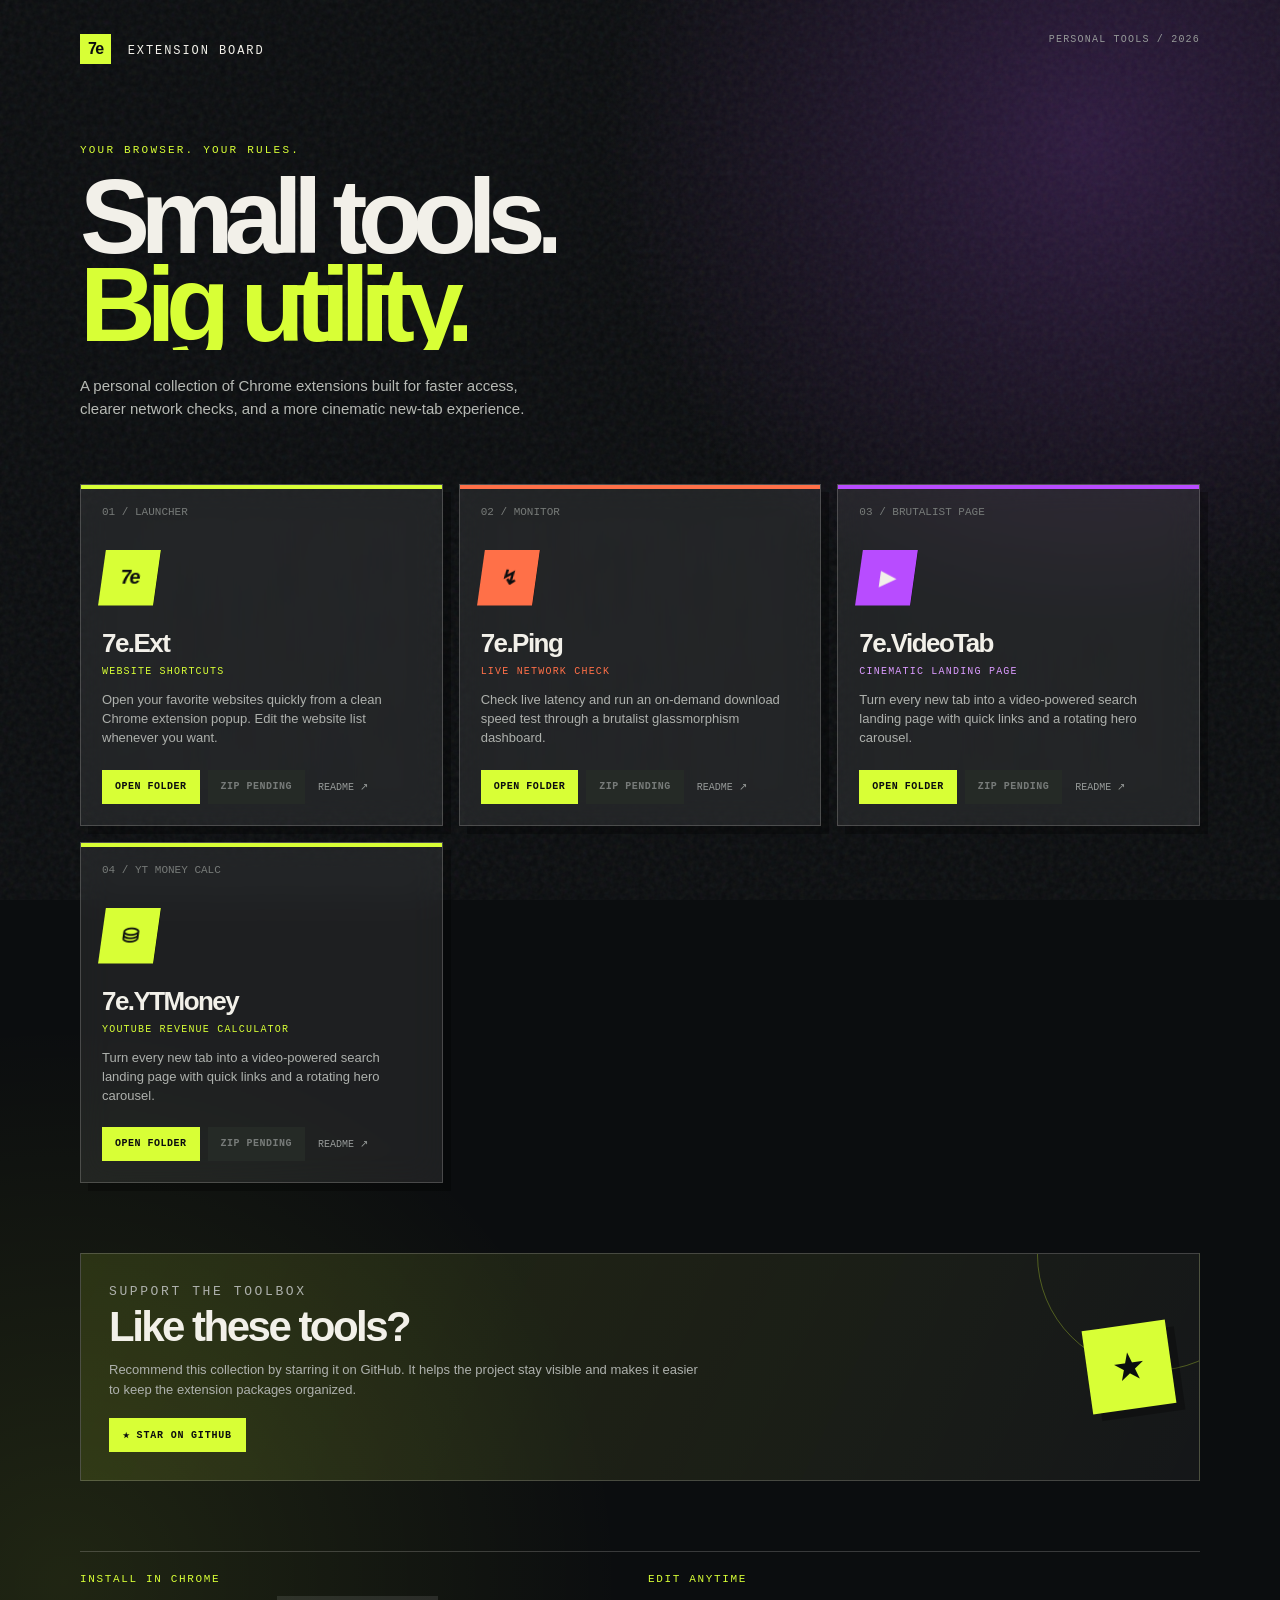
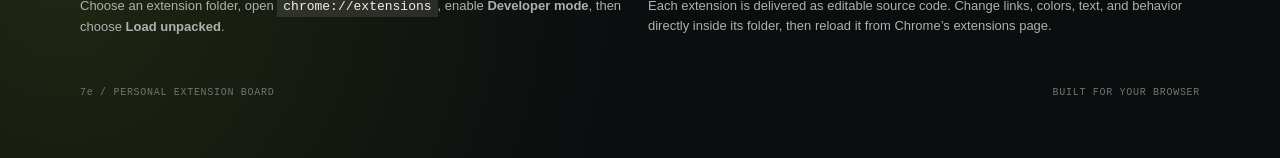
==== commit 0d5dc235: "Animate hero heading with fold effect" ====
--- a/index.html
+++ b/index.html
@@ -13,6 +13,10 @@
     .page { width:min(1120px,calc(100% - 44px)); margin:0 auto; padding:34px 0 60px; }
     .topbar { display:flex; align-items:flex-start; justify-content:space-between; gap:20px; margin-bottom:80px; }
     .brand { color:var(--paper); font:12px monospace; letter-spacing:.16em; }.brand strong { display:inline-block; margin-right:8px; padding:6px 8px; color:#0b0d0f; background:var(--acid); font:800 16px Arial; letter-spacing:-.1em; }.edition { color:var(--muted); font:10px monospace; letter-spacing:.12em; }
+    .fold-text { display:inline-block; transform-origin:50% 0; backface-visibility:hidden; animation:fold-text-in .95s cubic-bezier(.2,.8,.2,1) both; will-change:transform,opacity; }
+    .fold-accent { animation-delay:.14s; }
+    @keyframes fold-text-in { 0% { opacity:0; transform:perspective(520px) rotateX(-88deg) translateY(-.16em); clip-path:inset(0 0 100% 0); } 62% { opacity:1; transform:perspective(520px) rotateX(12deg) translateY(.02em); clip-path:inset(0 0 0 0); } 100% { opacity:1; transform:perspective(520px) rotateX(0) translateY(0); clip-path:inset(0 0 0 0); } }
+    @media (prefers-reduced-motion:reduce) { .fold-text { animation:none; } }
     .hero { max-width:800px; margin-bottom:64px; }.eyebrow { margin:0 0 17px; color:var(--acid); font:11px monospace; letter-spacing:.2em; }h1 { margin:0; font-size:clamp(50px,9vw,105px); line-height:.84; letter-spacing:-.09em; }h1 em { color:var(--acid); font-style:normal; }.intro { max-width:480px; margin:26px 0 0; color:#b7bab5; font-size:15px; line-height:1.5; }
     .extension-grid { display:grid; grid-template-columns:repeat(3,1fr); gap:16px; }.card { position:relative; display:flex; min-height:330px; flex-direction:column; padding:21px; border:1px solid var(--line); background:var(--glass); box-shadow:8px 8px 0 rgba(0,0,0,.28); backdrop-filter:blur(16px); -webkit-backdrop-filter:blur(16px); transition:transform .2s ease,background .2s ease; }.card:hover { background:rgba(255,255,255,.13); transform:translate(-3px,-3px); }.card::before { position:absolute; top:0; left:0; width:100%; height:4px; content:""; background:var(--acid); }.card.ping::before { background:var(--orange); }.card.video::before { background:var(--purple); }.number { color:#777b79; font:11px monospace; }.icon { display:grid; width:55px; height:55px; place-items:center; margin:32px 0 23px; color:#0b0d0f; background:var(--acid); font-size:20px; font-weight:900; letter-spacing:-.1em; transform:skew(-8deg); }.ping .icon { background:var(--orange); }.video .icon { color:var(--paper); background:var(--purple); }h2 { margin:0; font-size:26px; letter-spacing:-.06em; }.tag { margin:7px 0 14px; color:var(--acid); font:10px monospace; letter-spacing:.12em; }.ping .tag { color:var(--orange); }.video .tag { color:#db9bff; }.description { margin:0; color:#aeb1ad; font-size:13px; line-height:1.45; }.card-footer { display:flex; gap:8px; margin-top:auto; padding-top:22px; }a.button { display:inline-block; padding:11px 13px; color:#0b0d0f; background:var(--acid); text-decoration:none; font:700 10px monospace; letter-spacing:.05em; }a.button:hover { background:var(--paper); }a.folder { padding:11px 5px; color:var(--muted); font:10px monospace; text-decoration:none; }a.folder:hover { color:var(--paper); }
 
@@ -36,7 +40,7 @@
 <body>
   <main class="page">
     <header class="topbar"><div class="brand"><strong>7e</strong> EXTENSION BOARD</div><div class="edition">PERSONAL TOOLS / 2026</div></header>
-    <section class="hero"><p class="eyebrow">YOUR BROWSER. YOUR RULES.</p><h1>Small tools.<br><em>Big utility.</em></h1><p class="intro">A personal collection of Chrome extensions built for faster access, clearer network checks, and a more cinematic new-tab experience.</p></section>
+    <section class="hero"><p class="eyebrow">YOUR BROWSER. YOUR RULES.</p><h1 aria-label="Small tools. Big utility."><span class="fold-text">Small tools.</span><br><em class="fold-text fold-accent">Big utility.</em></h1><p class="intro">A personal collection of Chrome extensions built for faster access, clearer network checks, and a more cinematic new-tab experience.</p></section>
     <section class="extension-grid" aria-label="My Chrome extensions">
       <article class="card launcher"><span class="number">01 / LAUNCHER</span><div class="icon">7e</div><h2>7e.Ext</h2><p class="tag">WEBSITE SHORTCUTS</p><p class="description">Open your favorite websites quickly from a clean Chrome extension popup. Edit the website list whenever you want.</p><div class="card-footer"><a class="button" href="https://github.com/7edhee/7e.Extensions/tree/main/extensions/7e.Ext">OPEN FOLDER</a><a class="button download-package is-disabled" data-package-folder="7e.Ext" href="#" aria-disabled="true">ZIP PENDING</a><a class="folder" href="https://github.com/7edhee/7e.Extensions/tree/main/extensions/7e.Ext" target="_blank" rel="noopener">README ↗</a></div></article>
       <article class="card ping"><span class="number">02 / MONITOR</span><div class="icon">↯</div><h2>7e.Ping</h2><p class="tag">LIVE NETWORK CHECK</p><p class="description">Check live latency and run an on-demand download speed test through a brutalist glassmorphism dashboard.</p><div class="card-footer"><a class="button" href="https://github.com/7edhee/7e.Extensions/tree/main/extensions/7e.Ping">OPEN FOLDER</a><a class="button download-package is-disabled" data-package-folder="7e.Ping" href="#" aria-disabled="true">ZIP PENDING</a><a class="folder" href="https://github.com/7edhee/7e.Extensions/blob/main/extensions/7e.Ping/README.md" target="_blank" rel="noopener">README ↗</a></div></article>
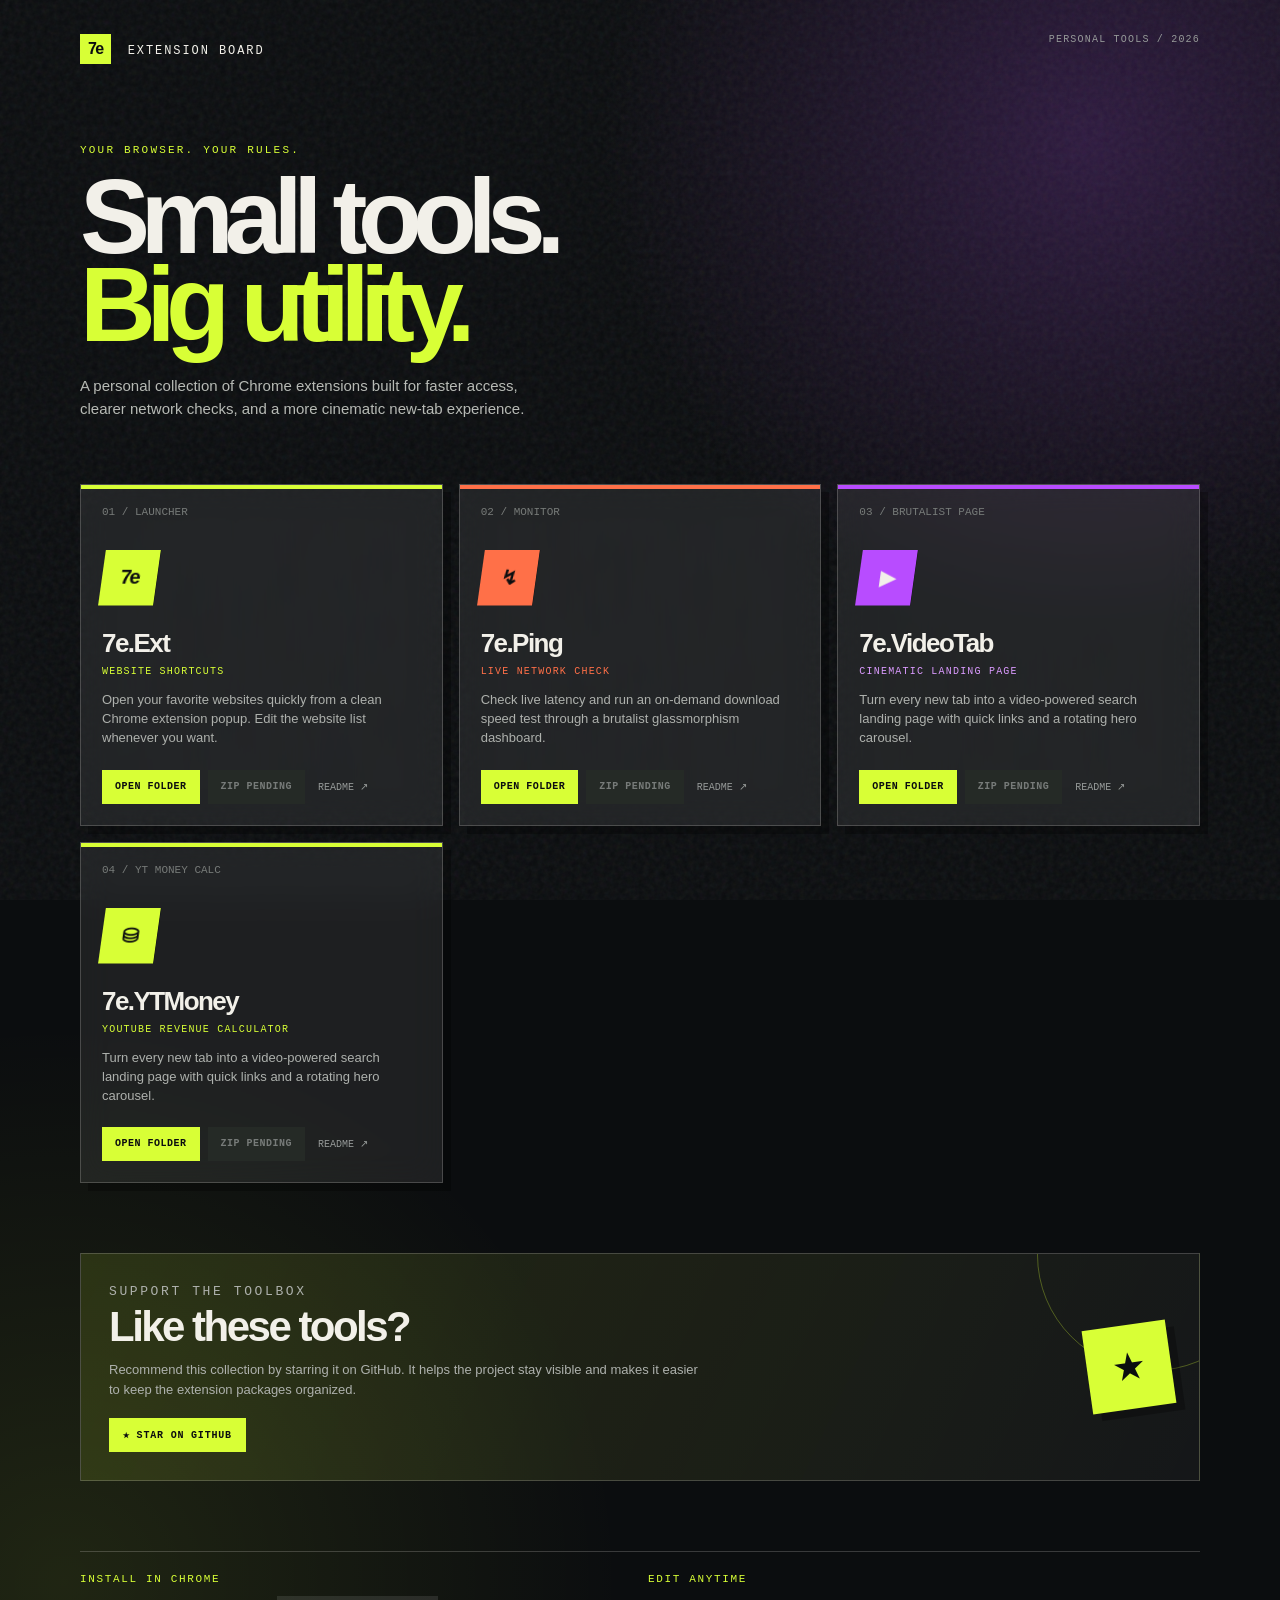
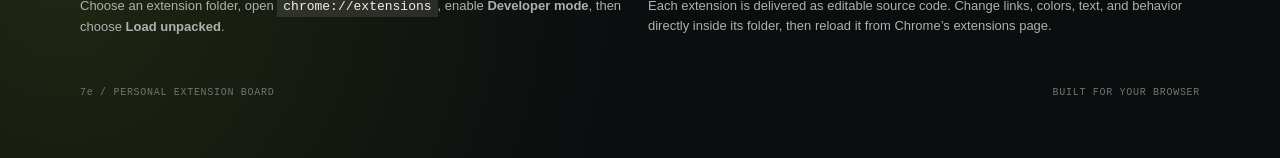
==== commit fa166b86: "Replace fold animation with scroll effect" ====
--- a/index.html
+++ b/index.html
@@ -13,11 +13,7 @@
     .page { width:min(1120px,calc(100% - 44px)); margin:0 auto; padding:34px 0 60px; }
     .topbar { display:flex; align-items:flex-start; justify-content:space-between; gap:20px; margin-bottom:80px; }
     .brand { color:var(--paper); font:12px monospace; letter-spacing:.16em; }.brand strong { display:inline-block; margin-right:8px; padding:6px 8px; color:#0b0d0f; background:var(--acid); font:800 16px Arial; letter-spacing:-.1em; }.edition { color:var(--muted); font:10px monospace; letter-spacing:.12em; }
-    .fold-text { display:inline-block; transform-origin:50% 0; backface-visibility:hidden; animation:fold-text-in .95s cubic-bezier(.2,.8,.2,1) both; will-change:transform,opacity; }
-    .fold-accent { animation-delay:.14s; }
-    @keyframes fold-text-in { 0% { opacity:0; transform:perspective(520px) rotateX(-88deg) translateY(-.16em); clip-path:inset(0 0 100% 0); } 62% { opacity:1; transform:perspective(520px) rotateX(12deg) translateY(.02em); clip-path:inset(0 0 0 0); } 100% { opacity:1; transform:perspective(520px) rotateX(0) translateY(0); clip-path:inset(0 0 0 0); } }
-    @media (prefers-reduced-motion:reduce) { .fold-text { animation:none; } }
-    .hero { max-width:800px; margin-bottom:64px; }.eyebrow { margin:0 0 17px; color:var(--acid); font:11px monospace; letter-spacing:.2em; }h1 { margin:0; font-size:clamp(50px,9vw,105px); line-height:.84; letter-spacing:-.09em; }h1 em { color:var(--acid); font-style:normal; }.intro { max-width:480px; margin:26px 0 0; color:#b7bab5; font-size:15px; line-height:1.5; }
+    .hero { max-width:800px; margin-bottom:64px; }.eyebrow { margin:0 0 17px; color:var(--acid); font:11px monospace; letter-spacing:.2em; }h1 { margin:0; font-size:clamp(50px,9vw,105px); line-height:.84; letter-spacing:-.09em; will-change:transform,opacity; transform-origin:left top; }h1 em { color:var(--acid); font-style:normal; }.intro { max-width:480px; margin:26px 0 0; color:#b7bab5; font-size:15px; line-height:1.5; }
     .extension-grid { display:grid; grid-template-columns:repeat(3,1fr); gap:16px; }.card { position:relative; display:flex; min-height:330px; flex-direction:column; padding:21px; border:1px solid var(--line); background:var(--glass); box-shadow:8px 8px 0 rgba(0,0,0,.28); backdrop-filter:blur(16px); -webkit-backdrop-filter:blur(16px); transition:transform .2s ease,background .2s ease; }.card:hover { background:rgba(255,255,255,.13); transform:translate(-3px,-3px); }.card::before { position:absolute; top:0; left:0; width:100%; height:4px; content:""; background:var(--acid); }.card.ping::before { background:var(--orange); }.card.video::before { background:var(--purple); }.number { color:#777b79; font:11px monospace; }.icon { display:grid; width:55px; height:55px; place-items:center; margin:32px 0 23px; color:#0b0d0f; background:var(--acid); font-size:20px; font-weight:900; letter-spacing:-.1em; transform:skew(-8deg); }.ping .icon { background:var(--orange); }.video .icon { color:var(--paper); background:var(--purple); }h2 { margin:0; font-size:26px; letter-spacing:-.06em; }.tag { margin:7px 0 14px; color:var(--acid); font:10px monospace; letter-spacing:.12em; }.ping .tag { color:var(--orange); }.video .tag { color:#db9bff; }.description { margin:0; color:#aeb1ad; font-size:13px; line-height:1.45; }.card-footer { display:flex; gap:8px; margin-top:auto; padding-top:22px; }a.button { display:inline-block; padding:11px 13px; color:#0b0d0f; background:var(--acid); text-decoration:none; font:700 10px monospace; letter-spacing:.05em; }a.button:hover { background:var(--paper); }a.folder { padding:11px 5px; color:var(--muted); font:10px monospace; text-decoration:none; }a.folder:hover { color:var(--paper); }
 
     .star-cta { position:relative; display:flex; align-items:center; justify-content:space-between; gap:28px; overflow:hidden; margin-top:70px; padding:28px; border:1px solid var(--line); background:linear-gradient(115deg,rgba(216,255,54,.12),rgba(255,255,255,.045)); }
@@ -40,7 +36,7 @@
 <body>
   <main class="page">
     <header class="topbar"><div class="brand"><strong>7e</strong> EXTENSION BOARD</div><div class="edition">PERSONAL TOOLS / 2026</div></header>
-    <section class="hero"><p class="eyebrow">YOUR BROWSER. YOUR RULES.</p><h1 aria-label="Small tools. Big utility."><span class="fold-text">Small tools.</span><br><em class="fold-text fold-accent">Big utility.</em></h1><p class="intro">A personal collection of Chrome extensions built for faster access, clearer network checks, and a more cinematic new-tab experience.</p></section>
+    <section class="hero"><p class="eyebrow">YOUR BROWSER. YOUR RULES.</p><h1>Small tools.<br><em>Big utility.</em></h1><p class="intro">A personal collection of Chrome extensions built for faster access, clearer network checks, and a more cinematic new-tab experience.</p></section>
     <section class="extension-grid" aria-label="My Chrome extensions">
       <article class="card launcher"><span class="number">01 / LAUNCHER</span><div class="icon">7e</div><h2>7e.Ext</h2><p class="tag">WEBSITE SHORTCUTS</p><p class="description">Open your favorite websites quickly from a clean Chrome extension popup. Edit the website list whenever you want.</p><div class="card-footer"><a class="button" href="https://github.com/7edhee/7e.Extensions/tree/main/extensions/7e.Ext">OPEN FOLDER</a><a class="button download-package is-disabled" data-package-folder="7e.Ext" href="#" aria-disabled="true">ZIP PENDING</a><a class="folder" href="https://github.com/7edhee/7e.Extensions/tree/main/extensions/7e.Ext" target="_blank" rel="noopener">README ↗</a></div></article>
       <article class="card ping"><span class="number">02 / MONITOR</span><div class="icon">↯</div><h2>7e.Ping</h2><p class="tag">LIVE NETWORK CHECK</p><p class="description">Check live latency and run an on-demand download speed test through a brutalist glassmorphism dashboard.</p><div class="card-footer"><a class="button" href="https://github.com/7edhee/7e.Extensions/tree/main/extensions/7e.Ping">OPEN FOLDER</a><a class="button download-package is-disabled" data-package-folder="7e.Ping" href="#" aria-disabled="true">ZIP PENDING</a><a class="folder" href="https://github.com/7edhee/7e.Extensions/blob/main/extensions/7e.Ping/README.md" target="_blank" rel="noopener">README ↗</a></div></article>
@@ -67,6 +63,22 @@
       const RAW_BASE = "https://github.com/7edhee/7e.Extensions/raw/refs/heads/main/";
       const packageLinks = [...document.querySelectorAll("[data-package-folder]")];
       const encodePath = (path) => path.split("/").map(encodeURIComponent).join("/");
+      const heroTitle = document.querySelector(".hero h1");
+      const reducedMotion = window.matchMedia("(prefers-reduced-motion: reduce)").matches;
+      let scrollFrame = null;
+      const updateHeroOnScroll = () => {
+        scrollFrame = null;
+        if (!heroTitle || reducedMotion) return;
+        const progress = Math.min(window.scrollY / Math.max(window.innerHeight * 0.8, 1), 1);
+        heroTitle.style.transform = `translate3d(0, ${progress * -48}px, 0) scale(${1 - progress * 0.04})`;
+        heroTitle.style.opacity = String(1 - progress * 0.72);
+      };
+      if (!reducedMotion) {
+        window.addEventListener("scroll", () => {
+          if (scrollFrame === null) scrollFrame = window.requestAnimationFrame(updateHeroOnScroll);
+        }, { passive: true });
+        updateHeroOnScroll();
+      }
 
       const setPending = (link) => {
         link.textContent = "ZIP PENDING";
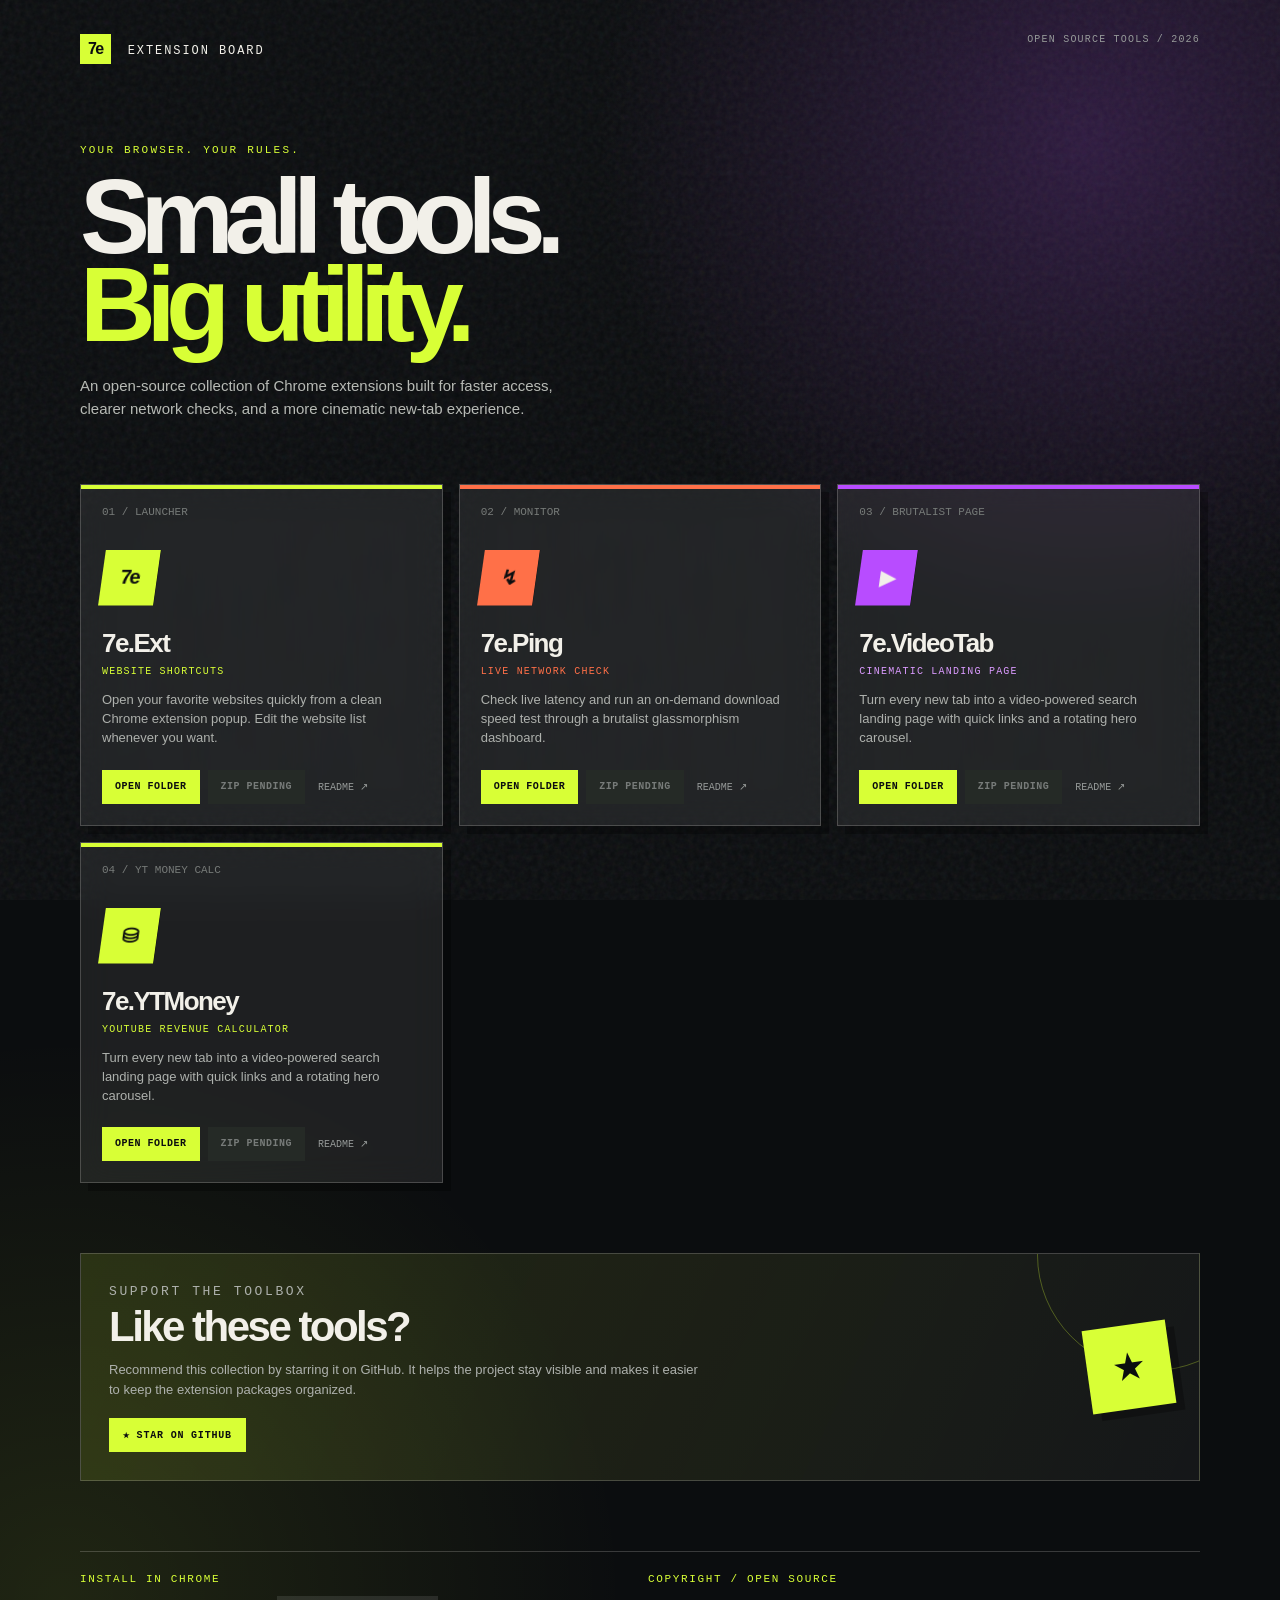
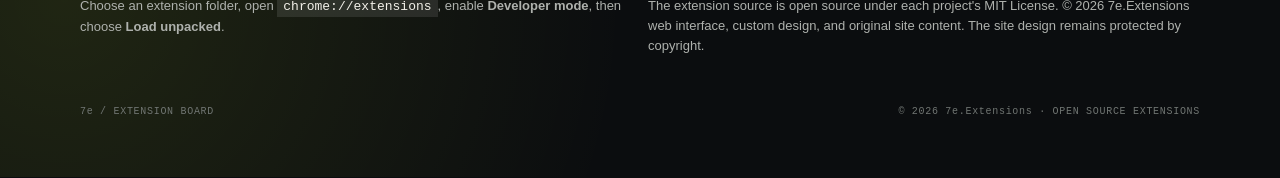
==== commit ab17e3d4: "Update index.html" ====
--- a/index.html
+++ b/index.html
@@ -35,8 +35,8 @@
 </head>
 <body>
   <main class="page">
-    <header class="topbar"><div class="brand"><strong>7e</strong> EXTENSION BOARD</div><div class="edition">PERSONAL TOOLS / 2026</div></header>
-    <section class="hero"><p class="eyebrow">YOUR BROWSER. YOUR RULES.</p><h1>Small tools.<br><em>Big utility.</em></h1><p class="intro">A personal collection of Chrome extensions built for faster access, clearer network checks, and a more cinematic new-tab experience.</p></section>
+    <header class="topbar"><div class="brand"><strong>7e</strong> EXTENSION BOARD</div><div class="edition">OPEN SOURCE TOOLS / 2026</div></header>
+    <section class="hero"><p class="eyebrow">YOUR BROWSER. YOUR RULES.</p><h1>Small tools.<br><em>Big utility.</em></h1><p class="intro">An open-source collection of Chrome extensions built for faster access, clearer network checks, and a more cinematic new-tab experience.</p></section>
     <section class="extension-grid" aria-label="My Chrome extensions">
       <article class="card launcher"><span class="number">01 / LAUNCHER</span><div class="icon">7e</div><h2>7e.Ext</h2><p class="tag">WEBSITE SHORTCUTS</p><p class="description">Open your favorite websites quickly from a clean Chrome extension popup. Edit the website list whenever you want.</p><div class="card-footer"><a class="button" href="https://github.com/7edhee/7e.Extensions/tree/main/extensions/7e.Ext">OPEN FOLDER</a><a class="button download-package is-disabled" data-package-folder="7e.Ext" href="#" aria-disabled="true">ZIP PENDING</a><a class="folder" href="https://github.com/7edhee/7e.Extensions/tree/main/extensions/7e.Ext" target="_blank" rel="noopener">README ↗</a></div></article>
       <article class="card ping"><span class="number">02 / MONITOR</span><div class="icon">↯</div><h2>7e.Ping</h2><p class="tag">LIVE NETWORK CHECK</p><p class="description">Check live latency and run an on-demand download speed test through a brutalist glassmorphism dashboard.</p><div class="card-footer"><a class="button" href="https://github.com/7edhee/7e.Extensions/tree/main/extensions/7e.Ping">OPEN FOLDER</a><a class="button download-package is-disabled" data-package-folder="7e.Ping" href="#" aria-disabled="true">ZIP PENDING</a><a class="folder" href="https://github.com/7edhee/7e.Extensions/blob/main/extensions/7e.Ping/README.md" target="_blank" rel="noopener">README ↗</a></div></article>
@@ -53,8 +53,8 @@
       </div>
       <div class="star-badge" aria-hidden="true"></div>
     </section>
-    <section class="setup"><div><h3>INSTALL IN CHROME</h3><p>Choose an extension folder, open <code>chrome://extensions</code>, enable <strong>Developer mode</strong>, then choose <strong>Load unpacked</strong>.</p></div><div><h3>EDIT ANYTIME</h3><p>Each extension is delivered as editable source code. Change links, colors, text, and behavior directly inside its folder, then reload it from Chrome’s extensions page.</p></div></section>
-    <footer class="footer"><span>7e / PERSONAL EXTENSION BOARD</span><span>BUILT FOR YOUR BROWSER</span></footer>
+    <section class="setup"><div><h3>INSTALL IN CHROME</h3><p>Choose an extension folder, open <code>chrome://extensions</code>, enable <strong>Developer mode</strong>, then choose <strong>Load unpacked</strong>.</p></div><div><h3>COPYRIGHT / OPEN SOURCE</h3><p>The extension source is open source under each project's MIT License. © 2026 7e.Extensions web interface, custom design, and original site content. The site design remains protected by copyright.</p></div></section>
+    <footer class="footer"><span>7e / EXTENSION BOARD</span><span>© 2026 7e.Extensions · OPEN SOURCE EXTENSIONS</span></footer>
   </main>
 
   <script>
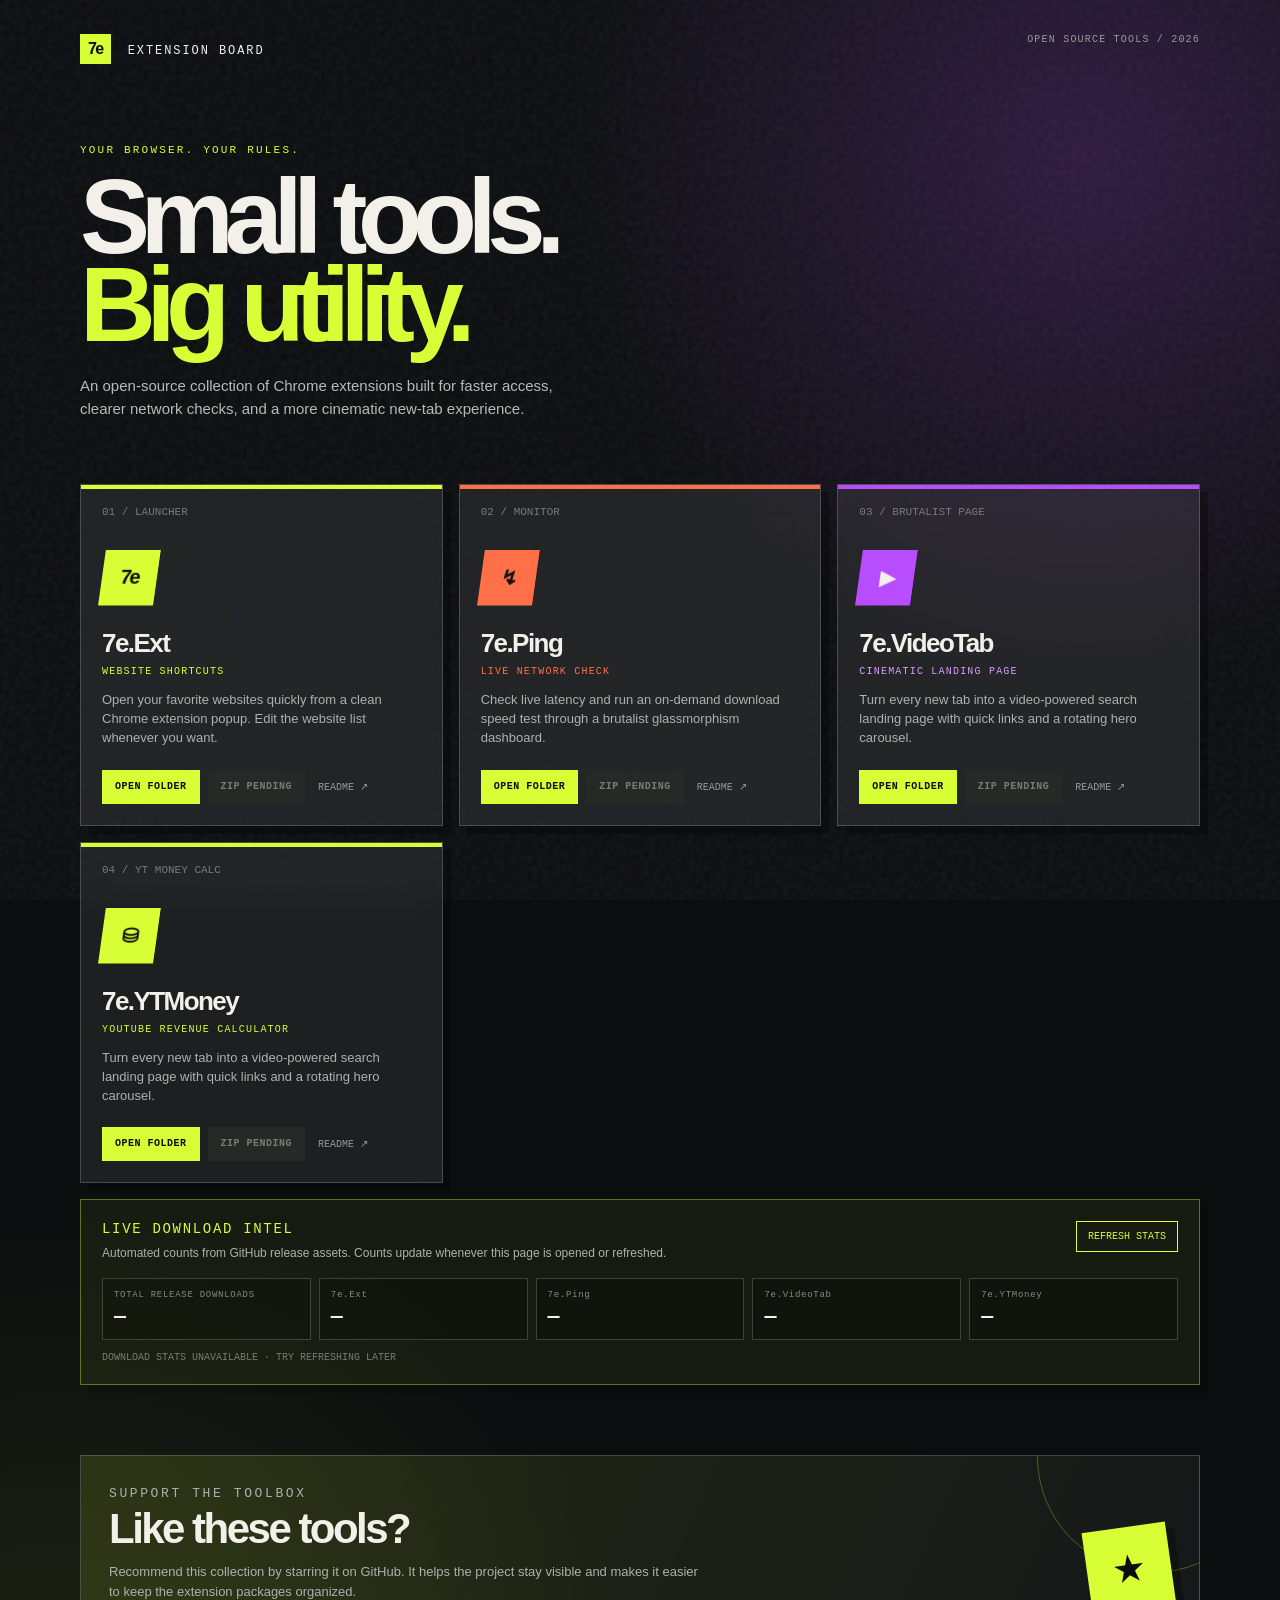
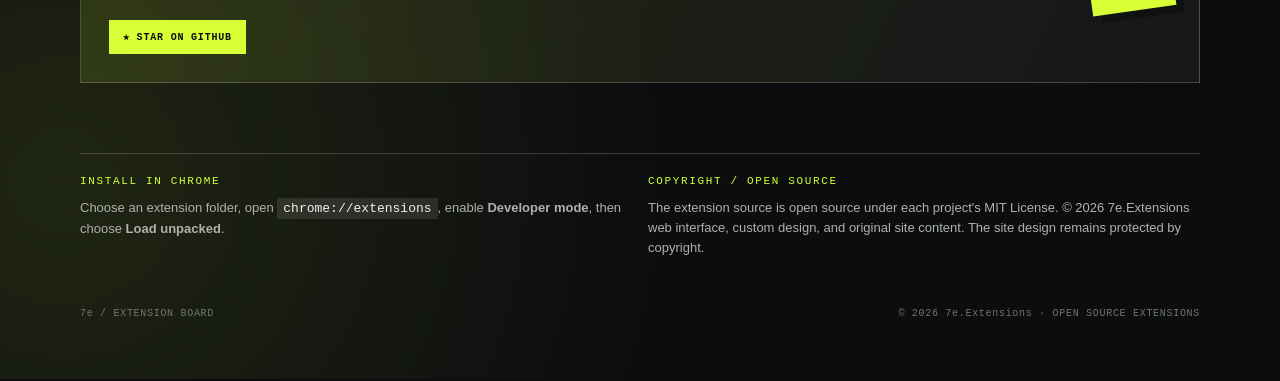
==== commit 54f80df3: "Add automated download statistics tracker" ====
--- a/index.html
+++ b/index.html
@@ -28,6 +28,18 @@
     @keyframes star-orbit { to { transform:rotate(360deg); } }
     @media (max-width:600px) { .star-cta { align-items:flex-start; flex-direction:column; }.star-badge { position:absolute; top:18px; right:18px; width:62px; height:62px; }.star-badge::before { font-size:28px; } }
     @media (prefers-reduced-motion:reduce) { .star-badge, .star-badge::before, .star-cta::after { animation:none; } }
+    .download-stats { margin-top:16px; padding:21px; border:1px solid rgba(216,255,54,.38); background:rgba(216,255,54,.055); box-shadow:8px 8px 0 rgba(0,0,0,.2); }
+    .download-stats-head { display:flex; align-items:flex-start; justify-content:space-between; gap:18px; margin-bottom:16px; }
+    .download-stats h2 { margin:0 0 7px; color:var(--acid); font:14px monospace; letter-spacing:.12em; }
+    .download-stats p { max-width:650px; margin:0; color:#aeb1ad; font-size:12px; line-height:1.5; }
+    .stats-refresh { padding:9px 11px; border:1px solid var(--acid); color:var(--acid); background:transparent; cursor:pointer; font:10px monospace; white-space:nowrap; }
+    .stats-refresh:hover { color:#0b0d0f; background:var(--acid); }
+    .stats-grid { display:grid; grid-template-columns:repeat(5,1fr); gap:8px; }
+    .stat { min-width:0; padding:11px; border:1px solid var(--line); background:rgba(0,0,0,.22); }
+    .stat small { display:block; overflow:hidden; color:#858b85; font:9px monospace; letter-spacing:.08em; text-overflow:ellipsis; white-space:nowrap; }
+    .stat strong { display:block; margin-top:5px; color:var(--paper); font:700 20px monospace; }
+    .stats-status { margin-top:12px; color:#777d77; font:10px monospace; }
+    @media (max-width:800px) { .stats-grid { grid-template-columns:repeat(2,1fr); }.download-stats-head { flex-direction:column; }.stats-refresh { align-self:flex-start; } }
     .setup { display:grid; grid-template-columns:1fr 1fr; gap:16px; margin-top:70px; padding-top:21px; border-top:1px solid var(--line); }.setup h3 { margin:0 0 11px; color:var(--acid); font:11px monospace; letter-spacing:.15em; }.setup p { margin:0; color:#aeb1ad; font-size:13px; line-height:1.55; }.setup code { padding:3px 6px; color:var(--paper); background:rgba(255,255,255,.1); font-family:monospace; }.footer { display:flex; justify-content:space-between; margin-top:50px; color:#707572; font:10px monospace; letter-spacing:.07em; }
     @media (max-width:800px) { .extension-grid { grid-template-columns:1fr; }.card { min-height:250px; }.setup { grid-template-columns:1fr; }.topbar { margin-bottom:55px; } } @media (max-width:480px) { .page { width:min(100% - 30px,1120px); padding-top:22px; }.edition { display:none; } }
 
@@ -42,6 +54,12 @@
       <article class="card ping"><span class="number">02 / MONITOR</span><div class="icon">↯</div><h2>7e.Ping</h2><p class="tag">LIVE NETWORK CHECK</p><p class="description">Check live latency and run an on-demand download speed test through a brutalist glassmorphism dashboard.</p><div class="card-footer"><a class="button" href="https://github.com/7edhee/7e.Extensions/tree/main/extensions/7e.Ping">OPEN FOLDER</a><a class="button download-package is-disabled" data-package-folder="7e.Ping" href="#" aria-disabled="true">ZIP PENDING</a><a class="folder" href="https://github.com/7edhee/7e.Extensions/blob/main/extensions/7e.Ping/README.md" target="_blank" rel="noopener">README ↗</a></div></article>
       <article class="card video"><span class="number">03 / BRUTALIST PAGE</span><div class="icon">▶</div><h2>7e.VideoTab</h2><p class="tag">CINEMATIC LANDING PAGE</p><p class="description">Turn every new tab into a video-powered search landing page with quick links and a rotating hero carousel.</p><div class="card-footer"><a class="button" href="https://github.com/7edhee/7e.Extensions/tree/main/extensions/7e.VideoTab">OPEN FOLDER</a><a class="button download-package is-disabled" data-package-folder="7e.VideoTab" href="#" aria-disabled="true">ZIP PENDING</a><a class="folder" href="https://github.com/7edhee/7e.Extensions/blob/main/extensions/7e.VideoTab/README.md" target="_blank" rel="noopener">README ↗</a></div></article>
       <article class="card money"><span class="number">04 / YT MONEY CALC</span><div class="icon">⛁</div><h2>7e.YTMoney</h2><p class="tag">YOUTUBE REVENUE CALCULATOR</p><p class="description">Turn every new tab into a video-powered search landing page with quick links and a rotating hero carousel.</p><div class="card-footer"><a class="button" href="https://github.com/7edhee/7e.Extensions/tree/main/extensions/7e.YTMoney">OPEN FOLDER</a><a class="button download-package is-disabled" data-package-folder="7e.YTMoney" href="#" aria-disabled="true">ZIP PENDING</a><a class="folder" href="https://github.com/7edhee/7e.Extensions/tree/main/extensions/7e.YTMoney" target="_blank" rel="noopener">README ↗</a></div></article>
+    </section>
+
+    <section class="download-stats" aria-labelledby="download-stats-title">
+      <div class="download-stats-head"><div><h2 id="download-stats-title">LIVE DOWNLOAD INTEL</h2><p>Automated counts from GitHub release assets. Counts update whenever this page is opened or refreshed.</p></div><button id="refreshStats" class="stats-refresh" type="button">REFRESH STATS</button></div>
+      <div class="stats-grid"><div class="stat"><small>TOTAL RELEASE DOWNLOADS</small><strong id="totalDownloads">—</strong></div><div class="stat"><small>7e.Ext</small><strong id="statsLauncher">—</strong></div><div class="stat"><small>7e.Ping</small><strong id="statsPing">—</strong></div><div class="stat"><small>7e.VideoTab</small><strong id="statsVideo">—</strong></div><div class="stat"><small>7e.YTMoney</small><strong id="statsMoney">—</strong></div></div>
+      <div id="statsStatus" class="stats-status" role="status">LOADING GITHUB RELEASE COUNTS…</div>
     </section>
 
     <section class="star-cta" aria-labelledby="star-title">
@@ -60,8 +78,10 @@
   <script>
     (() => {
       const API_URL = "https://api.github.com/repos/7edhee/7e.Extensions/git/trees/main?recursive=1";
+      const RELEASES_URL = "https://api.github.com/repos/7edhee/7e.Extensions/releases?per_page=100";
       const RAW_BASE = "https://github.com/7edhee/7e.Extensions/raw/refs/heads/main/";
       const packageLinks = [...document.querySelectorAll("[data-package-folder]")];
+      const statTargets = { "7e.Ext": "statsLauncher", "7e.Ping": "statsPing", "7e.VideoTab": "statsVideo", "7e.YTMoney": "statsMoney" };
       const encodePath = (path) => path.split("/").map(encodeURIComponent).join("/");
       const heroTitle = document.querySelector(".hero h1");
       const reducedMotion = window.matchMedia("(prefers-reduced-motion: reduce)").matches;
@@ -98,7 +118,31 @@
         link.title = `Download ${file.path.split("/").pop()}`;
       };
 
+      const setStats = (id, value) => { const node = document.getElementById(id); if (node) node.textContent = Number(value || 0).toLocaleString(); };
+      const loadDownloadStats = () => {
+        const status = document.getElementById("statsStatus");
+        if (status) status.textContent = "LOADING GITHUB RELEASE COUNTS…";
+        fetch(RELEASES_URL, { headers: { Accept: "application/vnd.github+json" } })
+          .then((response) => { if (!response.ok) throw new Error(`GitHub API ${response.status}`); return response.json(); })
+          .then((releases) => {
+            const counts = Object.fromEntries(Object.keys(statTargets).map((name) => [name, 0]));
+            let total = 0;
+            releases.forEach((release) => release.assets.forEach((asset) => {
+              const match = Object.keys(statTargets).find((name) => asset.name.toLowerCase().startsWith(name.toLowerCase()));
+              const downloads = Number(asset.download_count || 0);
+              total += downloads;
+              if (match) counts[match] += downloads;
+            }));
+            setStats("totalDownloads", total);
+            Object.entries(counts).forEach(([name, count]) => setStats(statTargets[name], count));
+            if (status) status.textContent = releases.length ? `UPDATED ${new Date().toLocaleTimeString()} · RELEASE ASSET COUNTS ONLY` : "NO GITHUB RELEASES YET · PUBLISH A RELEASE TO START COUNTING DOWNLOADS";
+          })
+          .catch(() => { if (status) status.textContent = "DOWNLOAD STATS UNAVAILABLE · TRY REFRESHING LATER"; });
+      };
+
       packageLinks.forEach(setPending);
+      document.getElementById("refreshStats")?.addEventListener("click", loadDownloadStats);
+      loadDownloadStats();
       fetch(API_URL, { headers: { Accept: "application/vnd.github+json" } })
         .then((response) => { if (!response.ok) throw new Error(`GitHub API ${response.status}`); return response.json(); })
         .then((data) => {
